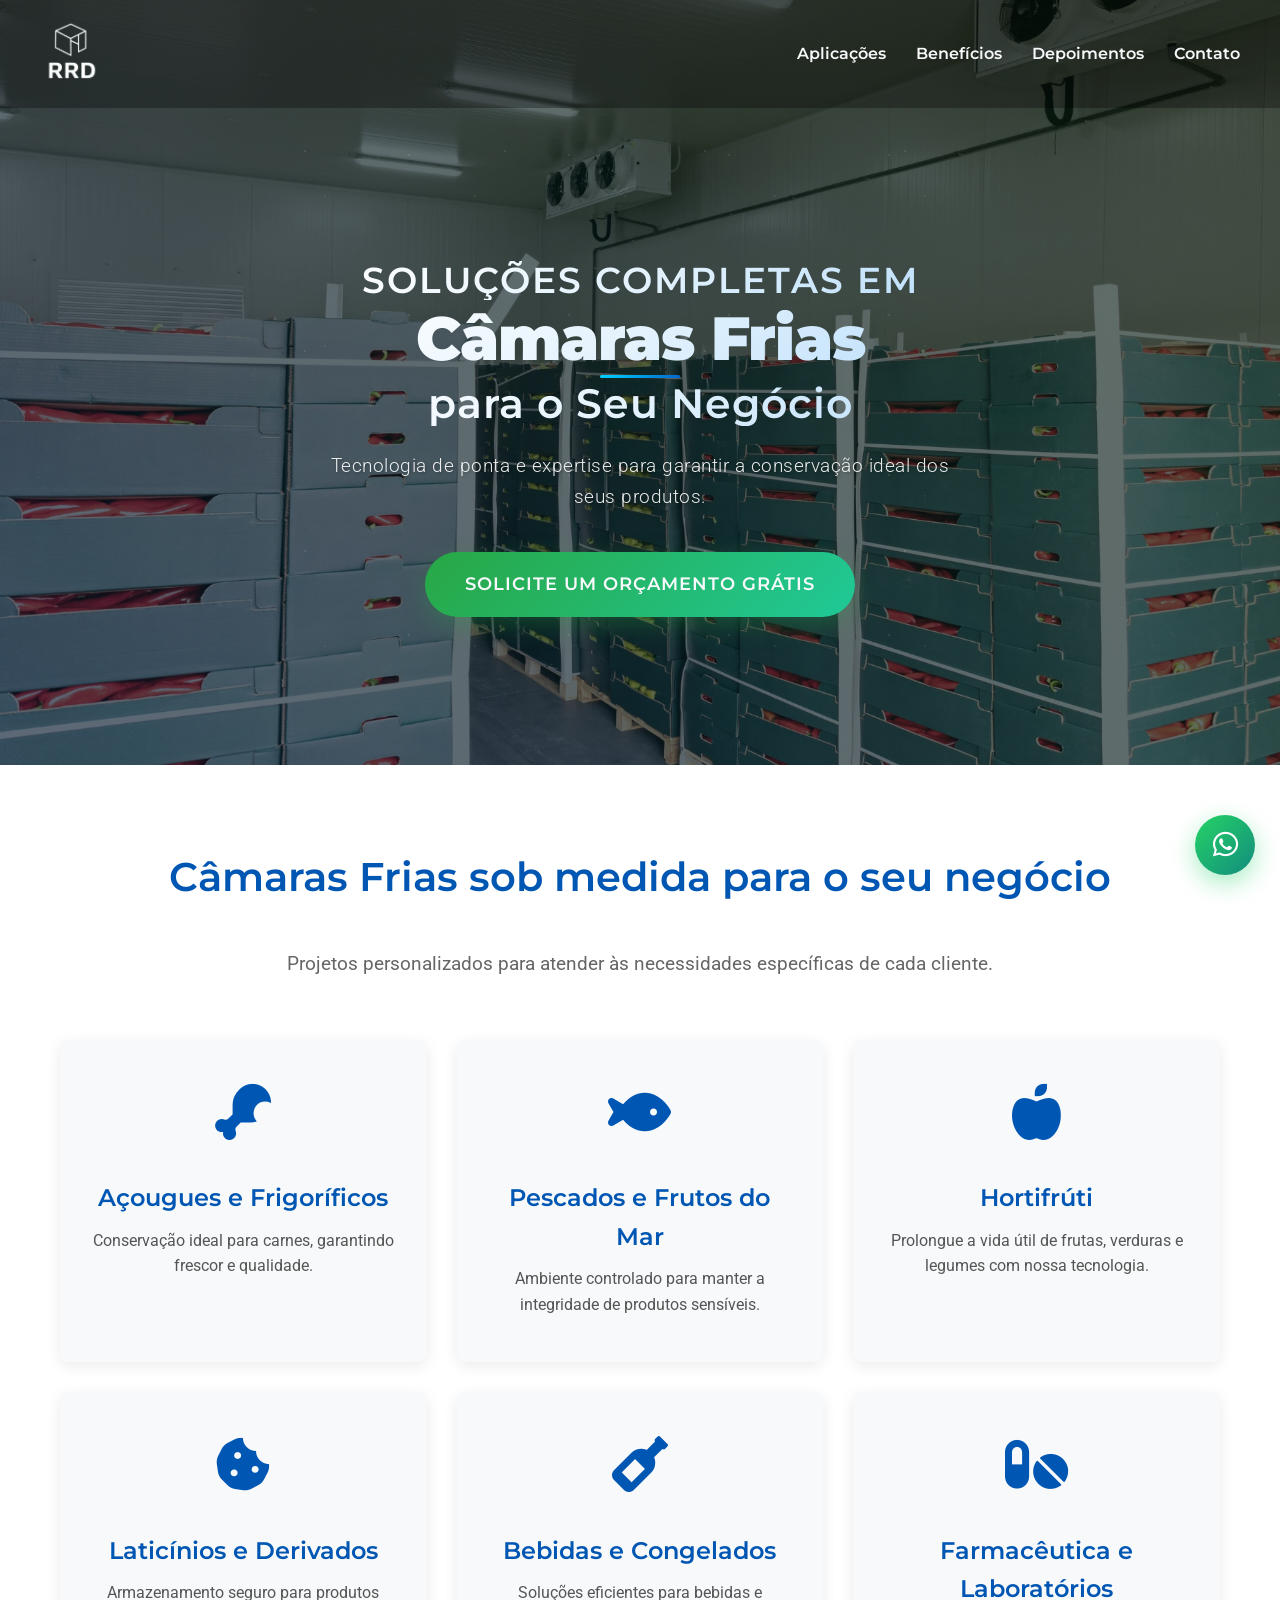
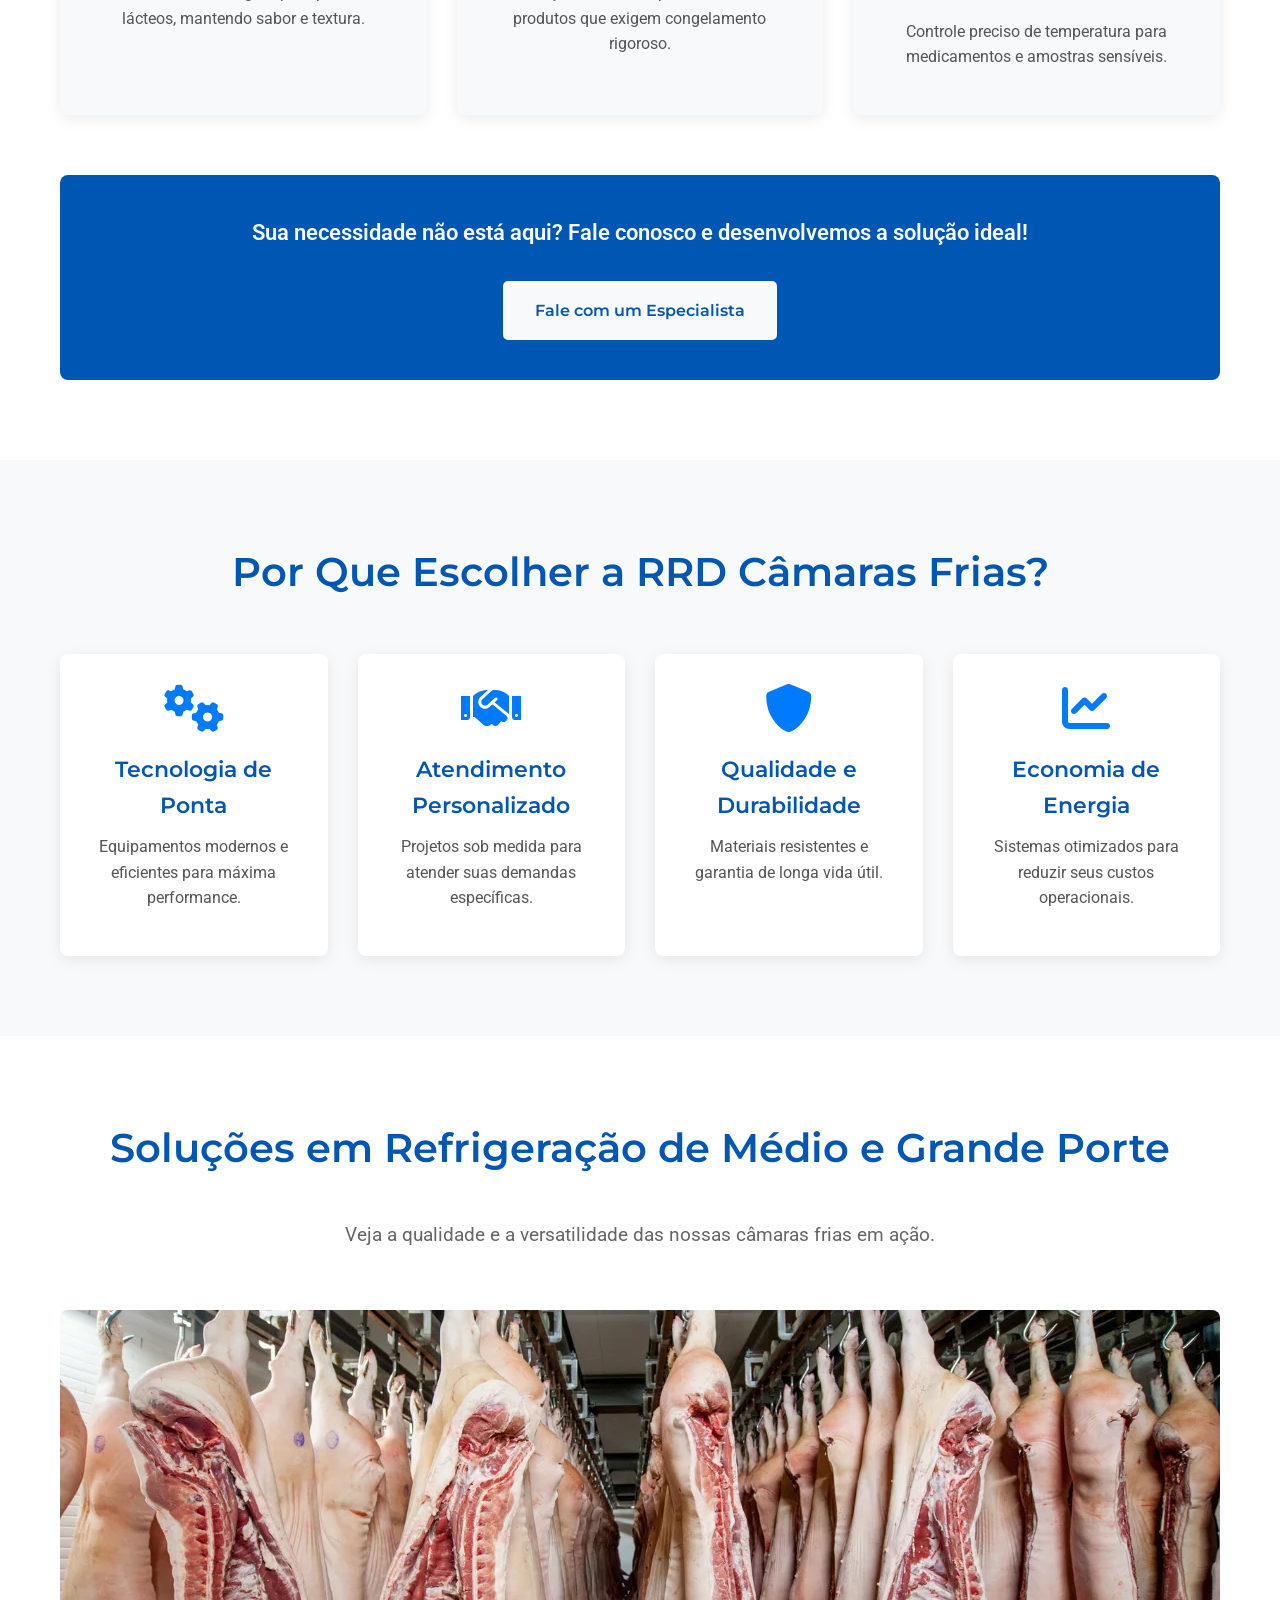
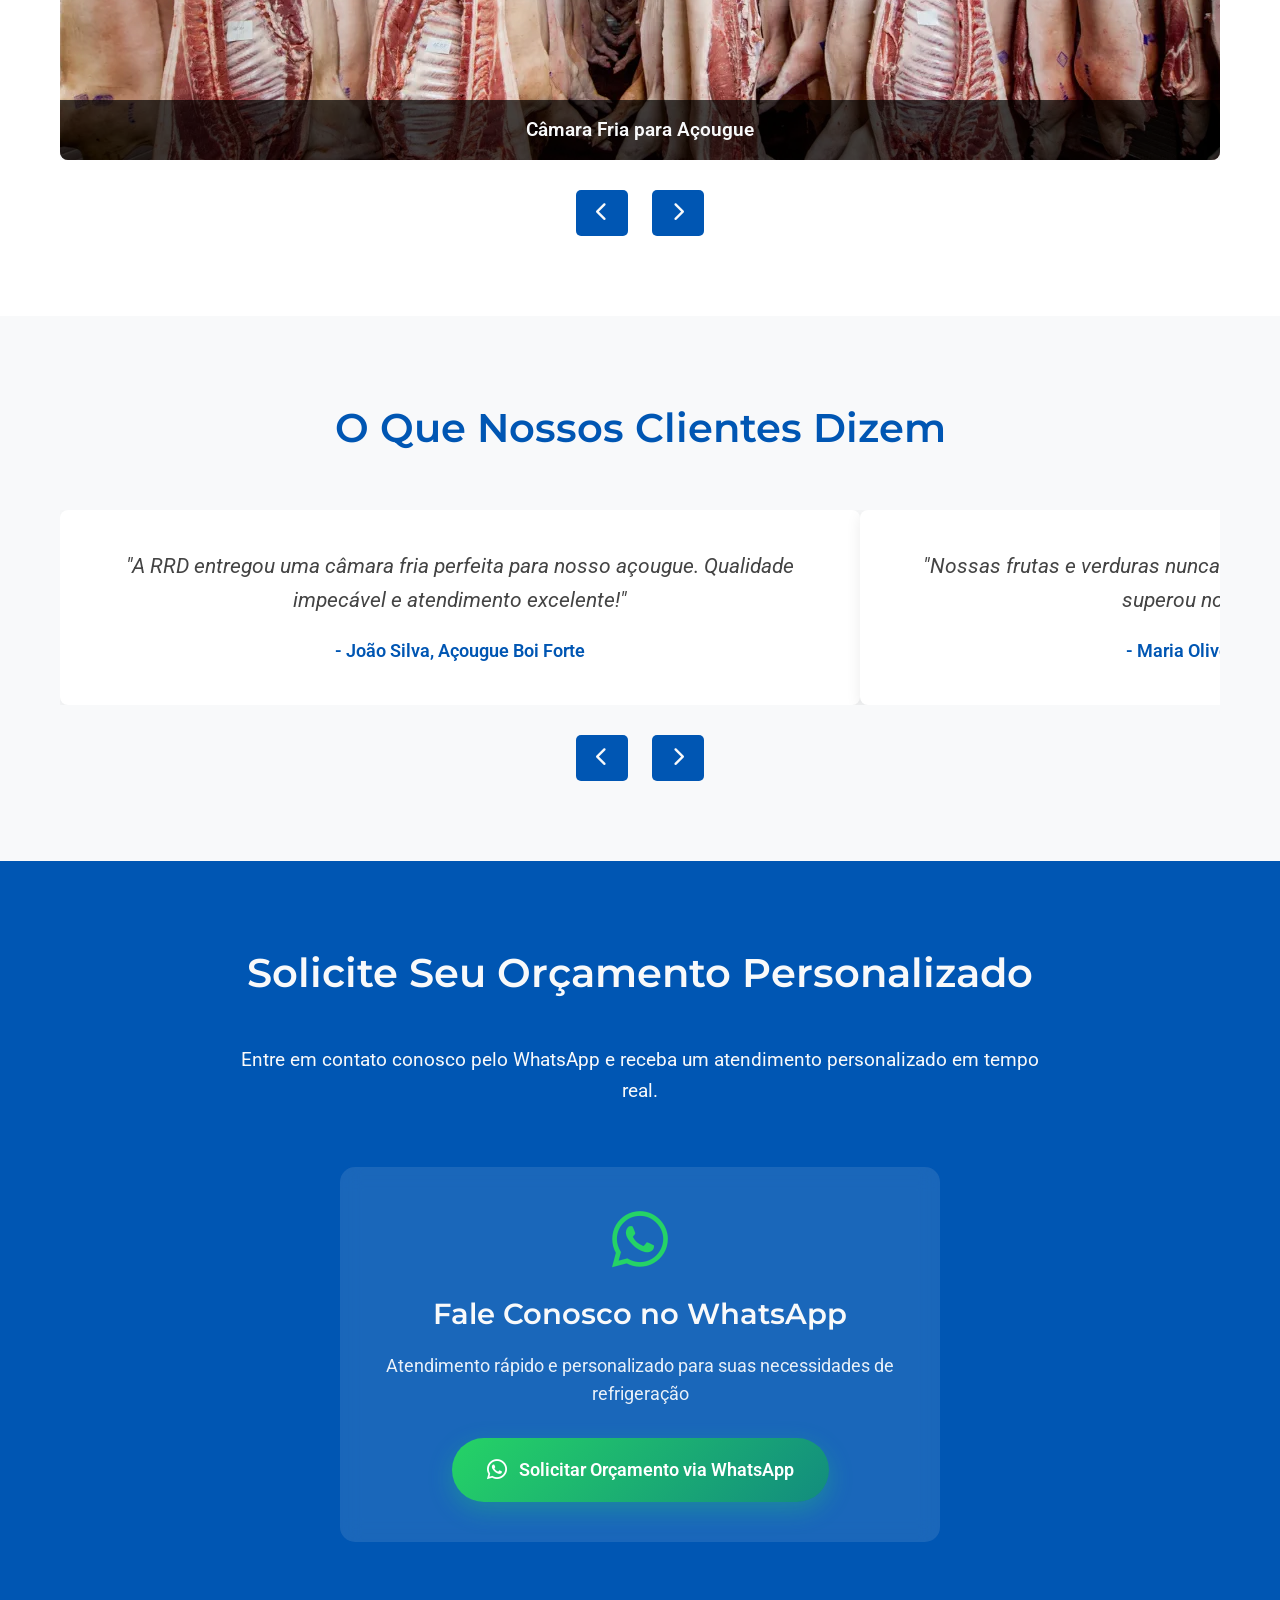
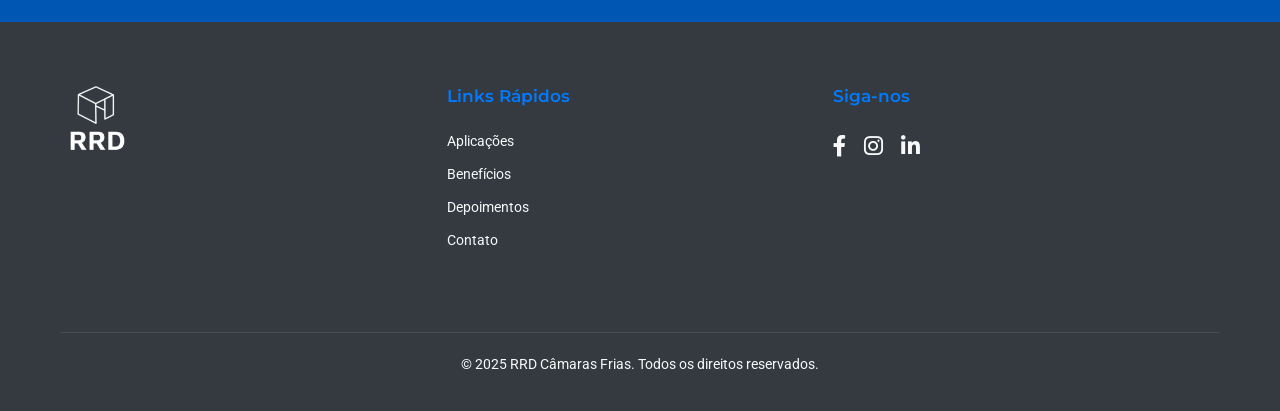
==== index.html @ 1de73297 "Update print statement from 'Hello' to 'Goodbye'" ====
<!DOCTYPE html>
<html lang="pt-BR">
<head>
    <!-- ========================================== -->
    <!-- GOOGLE TAG MANAGER - SUBSTITUA O ID AQUI -->
    <!-- ========================================== -->
    <script>(function(w,d,s,l,i){w[l]=w[l]||[];w[l].push({'gtm.start':
    new Date().getTime(),event:'gtm.js'});var f=d.getElementsByTagName(s)[0],
    j=d.createElement(s),dl=l!='dataLayer'?'&l='+l:'';j.async=true;j.src=
    'https://www.googletagmanager.com/gtm.js?id='+i+dl;f.parentNode.insertBefore(j,f);
    })(window,document,'script','dataLayer','GTM-5FKGXKF8');</script>
    <!-- ========================================== -->
    
    <meta charset="UTF-8">
    <meta name="viewport" content="width=device-width, initial-scale=1.0">
    <title>RRD Câmaras Frias - Soluções Completas em Refrigeração</title>
    
    <!-- CSS Otimizado para Performance -->
    <link rel="preload" href="style.css" as="style" onload="this.onload=null;this.rel='stylesheet'">
    <noscript><link rel="stylesheet" href="style.css"></noscript>
    
    <!-- Fonts Preconnect para Performance -->
    <link rel="preconnect" href="https://fonts.googleapis.com">
    <link rel="preconnect" href="https://fonts.gstatic.com" crossorigin>
    <link href="https://fonts.googleapis.com/css2?family=Montserrat:wght@400;600;700&family=Roboto:wght@300;400&display=swap" rel="stylesheet">
    <link rel="stylesheet" href="https://cdnjs.cloudflare.com/ajax/libs/font-awesome/6.0.0-beta3/css/all.min.css">
</head>
<body>
    <!-- ========================================== -->
    <!-- GOOGLE TAG MANAGER NOSCRIPT - SUBSTITUA O ID AQUI -->
    <!-- ========================================== -->
    <noscript><iframe src="https://www.googletagmanager.com/ns.html?id=GTM-5FKGXKF8"
    height="0" width="0" style="display:none;visibility:hidden"></iframe></noscript>
    <!-- ========================================== -->

    <header class="hero">
        <div class="container">
            <nav class="navbar">
                <div class="logo">
                    <img src="logo.png" alt="RRD Câmaras Frias Logo"> <!-- Substitua pela logo real -->
                </div>
                <ul class="nav-links">
                    <li><a href="#aplicacoes">Aplicações</a></li>
                    <li><a href="#beneficios">Benefícios</a></li>
                    <li><a href="#depoimentos">Depoimentos</a></li>
                    <li><a href="#contato">Contato</a></li>
                </ul>
                <div class="hamburger">
                    <span class="bar"></span>
                    <span class="bar"></span>
                    <span class="bar"></span>
                </div>
            </nav>
            <div class="hero-content">
    <h1 class="modern-title">
        <span class="title-line-1">Soluções Completas em</span>
        <span class="title-line-2">Câmaras Frias</span>
        <span class="title-line-3">para o Seu Negócio</span>
    </h1>
    <p class="hero-subtitle">Tecnologia de ponta e expertise para garantir a conservação ideal dos seus produtos.</p>
    <a href="form.html" 
       class="btn-primary modern-btn"
       onclick="
           gtag('event', 'click', {'event_category': 'CTA', 'event_label': 'Hero Button'});
           dataLayer.push({'event': 'cta_click_hero'});
       ">Solicite um Orçamento Grátis</a>
</div>
        </div>
    </header>

    <main>
        <section id="aplicacoes" class="section-aplicacoes">
            <div class="container">
                <h2>Câmaras Frias sob medida para o seu negócio</h2>
                <p class="section-subtitle">Projetos personalizados para atender às necessidades específicas de cada cliente.</p>
                <div class="aplicacoes-grid">
                    <div class="aplicacao-item">
                        <div class="aplicacao-icon"><i class="fas fa-drumstick-bite"></i></div>
                        <h3>Açougues e Frigoríficos</h3>
                        <p>Conservação ideal para carnes, garantindo frescor e qualidade.</p>
                    </div>
                    <div class="aplicacao-item">
                        <div class="aplicacao-icon"><i class="fas fa-fish"></i></div>
                        <h3>Pescados e Frutos do Mar</h3>
                        <p>Ambiente controlado para manter a integridade de produtos sensíveis.</p>
                    </div>
                    <div class="aplicacao-item">
                        <div class="aplicacao-icon"><i class="fas fa-apple-alt"></i></div>
                        <h3>Hortifrúti</h3>
                        <p>Prolongue a vida útil de frutas, verduras e legumes com nossa tecnologia.</p>
                    </div>
                    <div class="aplicacao-item">
                        <div class="aplicacao-icon"><i class="fas fa-cookie-bite"></i></div>
                        <h3>Laticínios e Derivados</h3>
                        <p>Armazenamento seguro para produtos lácteos, mantendo sabor e textura.</p>
                    </div>
                    <div class="aplicacao-item">
                        <div class="aplicacao-icon"><i class="fas fa-wine-bottle"></i></div>
                        <h3>Bebidas e Congelados</h3>
                        <p>Soluções eficientes para bebidas e produtos que exigem congelamento rigoroso.</p>
                    </div>
                    <div class="aplicacao-item">
                        <div class="aplicacao-icon"><i class="fas fa-pills"></i></div>
                        <h3>Farmacêutica e Laboratórios</h3>
                        <p>Controle preciso de temperatura para medicamentos e amostras sensíveis.</p>
                    </div>
                </div>
                <div class="cta-aplicacoes">
                    <p>Sua necessidade não está aqui? Fale conosco e desenvolvemos a solução ideal!</p>
                    <a href="form.html" 
                       class="btn-secondary"
                       onclick="
                           gtag('event', 'click', {'event_category': 'CTA', 'event_label': 'Specialist Button'});
                           dataLayer.push({'event': 'cta_click_specialist'});
                       ">Fale com um Especialista</a>
                </div>
            </div>
        </section>

        <section id="beneficios" class="section-beneficios">
            <div class="container">
                <h2>Por Que Escolher a RRD Câmaras Frias?</h2>
                <div class="beneficios-grid">
                    <div class="beneficio-item">
                        <i class="fas fa-cogs"></i>
                        <h3>Tecnologia de Ponta</h3>
                        <p>Equipamentos modernos e eficientes para máxima performance.</p>
                    </div>
                    <div class="beneficio-item">
                        <i class="fas fa-handshake"></i>
                        <h3>Atendimento Personalizado</h3>
                        <p>Projetos sob medida para atender suas demandas específicas.</p>
                    </div>
                    <div class="beneficio-item">
                        <i class="fas fa-shield-alt"></i>
                        <h3>Qualidade e Durabilidade</h3>
                        <p>Materiais resistentes e garantia de longa vida útil.</p>
                    </div>
                    <div class="beneficio-item">
                        <i class="fas fa-chart-line"></i>
                        <h3>Economia de Energia</h3>
                        <p>Sistemas otimizados para reduzir seus custos operacionais.</p>
                    </div>
                </div>
            </div>
        </section>

        <section id="galeria" class="section-galeria">
            <div class="container">
                <h2>Soluções em Refrigeração de Médio e Grande Porte</h2>
                <p class="section-subtitle">Veja a qualidade e a versatilidade das nossas câmaras frias em ação.</p>
                <div class="galeria-carousel">
                    <div class="carousel-item">
                        <img src="spyeolnlgzfi8pxvhbog.webp" alt="Câmara Fria para Açougue">
                        <div class="carousel-caption">Câmara Fria para Açougue</div>
                    </div>
                    <div class="carousel-item">
                        <img src="flxuazh8oxj13x0s4kgp.webp" alt="Câmara Fria para Hortifrúti">
                        <div class="carousel-caption">Câmara Fria para Hortifrúti</div>
                    </div>
                    <div class="carousel-item">
                        <img src="kd3nulvxsth09toejbka.webp" alt="Centros de Dstribuição">
                        <div class="carousel-caption">Câmara Fria Industrial</div>
                    </div>
                    <div class="carousel-item">
                        <img src="bqxtytl0qpsffkgzlfii.webp" alt="Câmara Fria para Laticínios">
                        <div class="carousel-caption">Câmara Fria para Laticínios</div>
                    </div>
                    <div class="carousel-item">
                        <img src="lnvfztk4utfrqobztncr.webp" alt="Câmara Fria para Laboratórios">
                        <div class="carousel-caption">Câmara Fria para Laboratórios</div>
                    </div>
                    <div class="carousel-item">
                        <img src="wufziwgvg3nk7d5b9mvd.webp" alt="Câmara Fria para Bebidas">
                        <div class="carousel-caption">Câmara Fria para Bebidas</div>
                    </div>
                    <!-- Adicione mais itens conforme necessário -->
                </div>
                <div class="carousel-nav">
                    <button class="prev"><i class="fas fa-chevron-left"></i></button>
                    <button class="next"><i class="fas fa-chevron-right"></i></button>
                </div>
            </div>
        </section>

        <section id="depoimentos" class="section-depoimentos">
            <div class="container">
                <h2>O Que Nossos Clientes Dizem</h2>
                <div class="depoimentos-carousel">
                    <div class="depoimento-item">
                        <p>"A RRD entregou uma câmara fria perfeita para nosso açougue. Qualidade impecável e atendimento excelente!"</p>
                        <span>- João Silva, Açougue Boi Forte</span>
                    </div>
                    <div class="depoimento-item">
                        <p>"Nossas frutas e verduras nunca estiveram tão frescas. A solução da RRD superou nossas expectativas."</p>
                        <span>- Maria Oliveira, Hortifrúti Frescor</span>
                    </div>
                    <div class="depoimento-item">
                        <p>"Investimento que valeu a pena! Nossa produtividade aumentou e reduzimos as perdas significativamente."</p>
                        <span>- Carlos Santos, Frigorífico Santos</span>
                    </div>
                    <div class="depoimento-item">
                        <p>"Excelente controle de temperatura para nossos produtos farmacêuticos. Confiança total na RRD!"</p>
                        <span>- Dra. Ana Costa, Laboratório Vida</span>
                    </div>
                    <!-- Adicione mais depoimentos -->
                </div>
                <div class="carousel-nav-depoimentos">
                    <button class="prev-depo"><i class="fas fa-chevron-left"></i></button>
                    <button class="next-depo"><i class="fas fa-chevron-right"></i></button>
                </div>
            </div>
        </section>

        <section id="contato" class="section-contato">
            <div class="container">
                <h2>Solicite Seu Orçamento Personalizado</h2>
                <p class="section-subtitle">Entre em contato conosco pelo WhatsApp e receba um atendimento personalizado em tempo real.</p>
                <div class="whatsapp-contact">
                    <div class="whatsapp-info">
                        <i class="fab fa-whatsapp"></i>
                        <h3>Fale Conosco no WhatsApp</h3>
                        <p>Atendimento rápido e personalizado para suas necessidades de refrigeração</p>
                    </div>
                    <a href="form.html" 
                       class="btn-whatsapp"
                       onclick="
                           gtag('event', 'conversion', {'send_to': 'AW-XXXXXXXXX/XXXXX'});
                           fbq('track', 'Lead');
                           dataLayer.push({'event': 'whatsapp_click_main'});
                       ">
                        <i class="fab fa-whatsapp"></i>
                        Solicitar Orçamento via WhatsApp
                    </a>
                </div>
            </div>
        </section>
    </main>

    <footer>
        <div class="container">
            <div class="footer-content">
                <div class="footer-logo">
                    <img src="logo.png" alt="RRD Câmaras Frias Logo"> <!-- Versão branca da logo -->
                </div>
                <div class="footer-links">
                    <h3>Links Rápidos</h3>
                    <ul>
                        <li><a href="#aplicacoes">Aplicações</a></li>
                        <li><a href="#beneficios">Benefícios</a></li>
                        <li><a href="#depoimentos">Depoimentos</a></li>
                        <li><a href="#contato">Contato</a></li>
                    </ul>
                </div>
                <div class="footer-social">
                    <h3>Siga-nos</h3>
                    <a href="#" target="_blank"><i class="fab fa-facebook-f"></i></a>
                    <a href="#" target="_blank"><i class="fab fa-instagram"></i></a>
                    <a href="#" target="_blank"><i class="fab fa-linkedin-in"></i></a>
                </div>
            </div>
            <div class="footer-bottom">
                <p>&copy; 2025 RRD Câmaras Frias. Todos os direitos reservados.</p>
            </div>
        </div>
    </footer>

    <!-- Botão Flutuante do WhatsApp -->
    <div class="whatsapp-float">
        <a id="whatsapp-float-btn" 
           href="javascript:void(0)"
           target="_blank" 
           class="whatsapp-float-btn"
           onclick="
               gtag('event', 'conversion', {'send_to': 'AW-XXXXXXXXX/XXXXX'});
               fbq('track', 'Lead');
               dataLayer.push({'event': 'whatsapp_click_float'});
           ">
            <i class="fab fa-whatsapp"></i>
        </a>
    </div>

    <!-- ========================================== -->
    <!-- FACEBOOK PIXEL - SUBSTITUA O ID AQUI -->
    <!-- ========================================== -->
    <script>
        !function(f,b,e,v,n,t,s)
        {if(f.fbq)return;n=f.fbq=function(){n.callMethod?
        n.callMethod.apply(n,arguments):n.queue.push(arguments)};
        if(!f._fbq)f._fbq=n;n.push=n;n.loaded=!0;n.version='2.0';
        n.queue=[];t=b.createElement(e);t.async=!0;
        t.src=v;s=b.getElementsByTagName(e)[0];
        s.parentNode.insertBefore(t,s)}(window, document,'script',
        'https://connect.facebook.net/en_US/fbevents.js');
        
        fbq('init', 'FACEBOOK_PIXEL_ID'); // SUBSTITUA AQUI
        fbq('track', 'PageView');
    </script>
    <noscript><img height="1" width="1" style="display:none"
        src="https://www.facebook.com/tr?id=FACEBOOK_PIXEL_ID&ev=PageView&noscript=1"
    /></noscript>
    <!-- ========================================== -->
    
    <!-- ========================================== -->
    <!-- GOOGLE ANALYTICS 4 - SUBSTITUA O ID AQUI -->
    <!-- ========================================== -->
    <script async src="https://www.googletagmanager.com/gtag/js?id=G-S6CED5Q2X1"></script>
    <script>
        window.dataLayer = window.dataLayer || [];
        function gtag(){dataLayer.push(arguments);}
        gtag('js', new Date());
        gtag('config', 'G-S6CED5Q2X1'); // SUBSTITUA AQUI
    </script>
    <!-- ========================================== -->
    
    <!-- ========================================== -->
    <!-- SCRIPT DE UTMs E EVENTOS PERSONALIZADOS -->
    <!-- ========================================== -->
    <script>
        // Captura UTMs da URL
        function getURLParameter(name) {
            return decodeURIComponent((new RegExp('[?|&]' + name + '=' + '([^&;]+?)(&|#|;|$)').exec(location.search) || [null, ''])[1].replace(/\+/g, '%20')) || null;
        }
        
        // Armazena UTMs no sessionStorage
        const utmSource = getURLParameter('utm_source');
        const utmMedium = getURLParameter('utm_medium');
        const utmCampaign = getURLParameter('utm_campaign');
        const utmContent = getURLParameter('utm_content');
        const utmTerm = getURLParameter('utm_term');
        
        if (utmSource) sessionStorage.setItem('utm_source', utmSource);
        if (utmMedium) sessionStorage.setItem('utm_medium', utmMedium);
        if (utmCampaign) sessionStorage.setItem('utm_campaign', utmCampaign);
        if (utmContent) sessionStorage.setItem('utm_content', utmContent);
        if (utmTerm) sessionStorage.setItem('utm_term', utmTerm);
        
        // Função para tracking de scroll
        let scrollTracked = false;
        window.addEventListener('scroll', function() {
            if (!scrollTracked && window.pageYOffset > window.innerHeight * 0.5) {
                gtag('event', 'scroll', {
                    'event_category': 'engagement',
                    'event_label': '50% page scroll'
                });
                dataLayer.push({'event': 'scroll_50_percent'});
                scrollTracked = true;
            }
        });
        
        // Tracking de tempo na página
        setTimeout(function() {
            gtag('event', 'timing', {
                'event_category': 'engagement',
                'event_label': '30 seconds on page'
            });
            dataLayer.push({'event': 'time_on_page_30s'});
        }, 30000);

        // ========================================== 
        // SCRIPT PARA INJETAR UTMs NO WHATSAPP
        // ========================================== 
        function getUTMParameters() {
            const params = new URLSearchParams(window.location.search);
            return {
                utm_source: params.get('utm_source') || '',
                utm_medium: params.get('utm_medium') || '',
                utm_campaign: params.get('utm_campaign') || '',
                utm_content: params.get('utm_content') || '',
                utm_term: params.get('utm_term') || ''
            };
        }

        function buildWhatsAppURL() {
            const phoneNumber = '5554992619111'; // Número sem máscara
            const baseMessage = 'Olá! Gostaria de mais informações sobre câmaras frias.';
            const utms = getUTMParameters();
            
            // Construir mensagem com UTMs
            let message = baseMessage;
            if (utms.utm_source || utms.utm_medium || utms.utm_campaign) {
                message += '\n\nOrigem da campanha:';
                if (utms.utm_source) message += `\nFonte: ${utms.utm_source}`;
                if (utms.utm_medium) message += `\nMeio: ${utms.utm_medium}`;
                if (utms.utm_campaign) message += `\nCampanha: ${utms.utm_campaign}`;
                if (utms.utm_content) message += `\nConteúdo: ${utms.utm_content}`;
                if (utms.utm_term) message += `\nTermo: ${utms.utm_term}`;
            }
            
            return `https://wa.me/${phoneNumber}?text=${encodeURIComponent(message)}`;
        }

        // Aplicar URL dinâmica aos botões WhatsApp
        function initWhatsAppButtons() {
            const whatsappButtons = document.querySelectorAll('[id*="whatsapp"]');
            const whatsappUrl = buildWhatsAppURL();
            
            whatsappButtons.forEach(btn => {
                btn.href = whatsappUrl;
            });
        }

        // Executar quando o DOM estiver pronto
        if (document.readyState === 'loading') {
            document.addEventListener('DOMContentLoaded', initWhatsAppButtons);
        } else {
            initWhatsAppButtons();
        }
    </script>
    <!-- ========================================== -->
    
    <script src="comportamento.js"></script>
</body>
</html>
---- style.css ----
/* Variáveis de Cores e Fontes */
:root {
    --primary-color: #0056b3; /* Azul forte, similar ao do site */
    --secondary-color: #007bff; /* Azul mais claro para destaque */
    --accent-color: #28a745; /* Verde para CTAs de sucesso */
    --text-dark: #333;
    --text-light: #f8f9fa;
    --bg-light: #f8f9fa;
    --bg-dark: #343a40;

    --font-heading: 'Montserrat', sans-serif;
    --font-body: 'Roboto', sans-serif;
}

/* Reset Básico */
* {
    margin: 0;
    padding: 0;
    box-sizing: border-box;
}

html {
    scroll-behavior: smooth;
}

body {
    font-family: var(--font-body);
    line-height: 1.6;
    color: var(--text-dark);
    background-color: #fff;
}

.container {
    max-width: 1200px;
    margin: 0 auto;
    padding: 0 20px; /* Padding lateral para o conteúdo geral */
}

/* Tipografia Geral (menos específica para o hero) */
h1, h2, h3 {
    font-family: var(--font-heading);
    color: var(--primary-color);
    margin-bottom: 15px;
}

h2 {
    font-size: 2.5em;
    font-weight: 600;
    text-align: center;
    margin-bottom: 40px;
}

h3 {
    font-size: 1.8em;
    font-weight: 600;
}

p {
    margin-bottom: 15px;
}

.section-subtitle {
    text-align: center;
    font-size: 1.2em;
    color: #666;
    margin-bottom: 60px;
    max-width: 800px;
    margin-left: auto;
    margin-right: auto;
}

/* Botões */
.btn-primary, .btn-secondary {
    display: inline-block;
    padding: 15px 30px;
    border-radius: 5px;
    text-decoration: none;
    font-weight: 600;
    transition: background-color 0.3s ease, transform 0.3s ease;
    font-family: var(--font-heading);
    text-align: center;
}

.btn-primary {
    background-color: var(--accent-color);
    color: var(--text-light);
    border: 2px solid var(--accent-color);
}

.btn-primary:hover {
    background-color: #218838;
    transform: translateY(-3px);
}

/* Botão Moderno */
.modern-btn {
    position: relative;
    overflow: hidden;
    background: linear-gradient(135deg, #28a745 0%, #20c997 100%);
    border: none;
    border-radius: 50px;
    padding: 18px 40px;
    font-size: 1.1em;
    font-weight: 600;
    text-transform: uppercase;
    letter-spacing: 1px;
    box-shadow: 0 8px 25px rgba(40, 167, 69, 0.3);
    opacity: 0;
    transform: translateY(20px);
    animation: fadeInUp 0.8s ease-out 1s forwards;
    transition: all 0.3s ease;
}

.modern-btn::before {
    content: '';
    position: absolute;
    top: 0;
    left: -100%;
    width: 100%;
    height: 100%;
    background: linear-gradient(90deg, transparent, rgba(255, 255, 255, 0.2), transparent);
    transition: left 0.5s;
}

.modern-btn:hover::before {
    left: 100%;
}

.modern-btn:hover {
    transform: translateY(-5px);
    box-shadow: 0 15px 35px rgba(40, 167, 69, 0.4);
    background: linear-gradient(135deg, #20c997 0%, #17a2b8 100%);
}

.btn-secondary {
    background-color: transparent;
    color: var(--primary-color);
    border: 2px solid var(--primary-color);
}

.btn-secondary:hover {
    background-color: var(--primary-color);
    color: var(--text-light);
    transform: translateY(-3px);
}

/* Header - Hero Section */
.hero {
    background: linear-gradient(rgba(0, 0, 0, 0.6), rgba(0, 0, 0, 0.6)), url('camara-fria-hero.webp') no-repeat center center/cover;
    color: var(--text-light);
    /* Removido padding-top/bottom para deixar o align-items: center fazer o trabalho */
    min-height: 85vh; /* Altura aumentada para maior impacto visual */
    display: flex;
    align-items: center; /* Centraliza verticalmente o conteúdo */
    justify-content: center; /* Centraliza horizontalmente o conteúdo */
    position: relative;
    text-align: center; /* Garante que o texto dentro do hero-content seja centralizado */
}

.navbar {
    display: flex;
    justify-content: space-between;
    align-items: center;
    padding: 20px 40px; /* Ajuste: Padding lateral para o navbar */
    position: absolute; /* Permite que o navbar flutue sobre o hero */
    top: 0;
    left: 0;
    width: 100%;
    z-index: 1000;
    background-color: rgba(0, 0, 0, 0.3); /* Fundo semi-transparente para o navbar */
}

.navbar .container {
    display: flex;
    justify-content: space-between;
    align-items: center;
    width: 100%;
    max-width: 1200px;
    margin: 0 auto;
}

.logo img {
    height: 60px;
}

.nav-links {
    list-style: none;
    display: flex;
}

.nav-links li {
    margin-left: 30px;
}

.nav-links a {
    color: var(--text-light);
    text-decoration: none;
    font-weight: 600;
    font-family: var(--font-heading);
    transition: color 0.3s ease;
}

.nav-links a:hover {
    color: var(--secondary-color);
}

.hero-content {
    max-width: 900px; /* Limita a largura do conteúdo */
    margin: 0 auto; /* Centraliza o bloco de conteúdo */
    padding-top: 120px; /* Espaçamento aumentado para evitar sobreposição do navbar */
    position: relative; /* Para garantir que o z-index funcione se houver outros elementos */
    z-index: 1; /* Garante que o conteúdo do hero esteja acima do overlay */
}

/* Título Moderno e Dinâmico */
.modern-title {
    font-size: 3.2em;
    font-weight: 800;
    margin-bottom: 25px;
    line-height: 1.1;
    letter-spacing: -1px;
    text-align: center;
    position: relative;
    overflow: hidden;
}

.modern-title span {
    display: block;
    background: linear-gradient(135deg, #ffffff 0%, #e3f2fd 50%, #bbdefb 100%);
    -webkit-background-clip: text;
    -webkit-text-fill-color: transparent;
    background-clip: text;
    text-shadow: none;
    position: relative;
    opacity: 0;
    transform: translateY(30px);
    animation: slideInUp 0.8s ease-out forwards;
}

.title-line-1 {
    font-size: 0.7em;
    font-weight: 600;
    letter-spacing: 2px;
    text-transform: uppercase;
    margin-bottom: 5px;
    animation-delay: 0.2s;
}

.title-line-2 {
    font-size: 1.2em;
    font-weight: 900;
    background: linear-gradient(135deg, #00d4ff 0%, #0099cc 50%, #0066cc 100%);
    -webkit-background-clip: text;
    -webkit-text-fill-color: transparent;
    background-clip: text;
    margin-bottom: 8px;
    position: relative;
    animation-delay: 0.4s;
}

.title-line-2::after {
    content: '';
    position: absolute;
    bottom: -5px;
    left: 50%;
    transform: translateX(-50%);
    width: 80px;
    height: 3px;
    background: linear-gradient(135deg, #00d4ff, #0066cc);
    border-radius: 2px;
    animation: expandWidth 1s ease-out 0.8s forwards;
    transform-origin: center;
    scale: 0;
}

.title-line-3 {
    font-size: 0.8em;
    font-weight: 600;
    letter-spacing: 1px;
    animation-delay: 0.6s;
}

/* Animações */
@keyframes slideInUp {
    to {
        opacity: 1;
        transform: translateY(0);
    }
}

@keyframes expandWidth {
    to {
        scale: 1;
    }
}

/* Efeito de hover no título */
.modern-title:hover .title-line-2 {
    background: linear-gradient(135deg, #ff6b6b 0%, #ee5a24 50%, #d63031 100%);
    -webkit-background-clip: text;
    -webkit-text-fill-color: transparent;
    background-clip: text;
    transition: all 0.3s ease;
}

.modern-title:hover .title-line-2::after {
    background: linear-gradient(135deg, #ff6b6b, #d63031);
    transition: all 0.3s ease;
}

/* Subtítulo Moderno */
.hero-subtitle {
    font-size: 1.2em;
    margin-bottom: 40px;
    max-width: 650px;
    margin-left: auto;
    margin-right: auto;
    letter-spacing: 0.5px;
    color: rgba(255, 255, 255, 0.9);
    font-weight: 300;
    line-height: 1.6;
    text-shadow: 1px 1px 3px rgba(0, 0, 0, 0.3);
    opacity: 0;
    transform: translateY(20px);
    animation: fadeInUp 0.8s ease-out 0.8s forwards;
}

@keyframes fadeInUp {
    to {
        opacity: 1;
        transform: translateY(0);
    }
}

/* Hamburger Menu (Mobile) */
.hamburger {
    display: none;
    cursor: pointer;
}

.hamburger .bar {
    display: block;
    width: 25px;
    height: 3px;
    margin: 5px auto;
    -webkit-transition: all 0.3s ease-in-out;
    transition: all 0.3s ease-in-out;
    background-color: var(--text-light);
}

/* Seções Gerais */
section {
    padding: 80px 0;
}

section:nth-of-type(even) {
    background-color: var(--bg-light);
}

/* Seção Aplicações */
.section-aplicacoes {
    background-color: #fff;
}

.aplicacoes-grid {
    display: grid;
    grid-template-columns: repeat(auto-fit, minmax(280px, 1fr));
    gap: 30px;
    margin-top: 50px;
}

.aplicacao-item {
    background-color: var(--bg-light);
    padding: 30px;
    border-radius: 8px;
    text-align: center;
    box-shadow: 0 4px 15px rgba(0, 0, 0, 0.08);
    transition: transform 0.3s ease, box-shadow 0.3s ease;
}

.aplicacao-item:hover {
    transform: translateY(-10px);
    box-shadow: 0 8px 25px rgba(0, 0, 0, 0.15);
}

.aplicacao-icon {
    font-size: 3.5em;
    color: var(--primary-color);
    margin-bottom: 20px;
}

.aplicacao-item h3 {
    font-size: 1.5em;
    margin-bottom: 10px;
    color: var(--primary-color);
}

.aplicacao-item p {
    font-size: 1em;
    color: #555;
}

.cta-aplicacoes {
    text-align: center;
    margin-top: 60px;
    padding: 40px;
    background-color: var(--primary-color);
    color: var(--text-light);
    border-radius: 8px;
}

.cta-aplicacoes p {
    font-size: 1.4em;
    margin-bottom: 30px;
    font-weight: 600;
}

/* Botão específico para CTA aplicações */
.cta-aplicacoes .btn-secondary {
    background-color: var(--text-light);
    color: var(--primary-color);
    border: 2px solid var(--text-light);
    font-weight: 600;
}

.cta-aplicacoes .btn-secondary:hover {
    background-color: var(--accent-color);
    color: var(--text-light);
    border: 2px solid var(--accent-color);
    transform: translateY(-3px);
}

/* Seção Benefícios */
.section-beneficios {
    background-color: var(--bg-light);
}

.beneficios-grid {
    display: grid;
    grid-template-columns: repeat(auto-fit, minmax(250px, 1fr));
    gap: 30px;
    margin-top: 50px;
}

.beneficio-item {
    text-align: center;
    padding: 30px;
    background-color: #fff;
    border-radius: 8px;
    box-shadow: 0 4px 15px rgba(0, 0, 0, 0.08);
    transition: transform 0.3s ease;
}

.beneficio-item:hover {
    transform: translateY(-5px);
}

.beneficio-item i {
    font-size: 3em;
    color: var(--secondary-color);
    margin-bottom: 20px;
}

.beneficio-item h3 {
    font-size: 1.4em;
    color: var(--primary-color);
    margin-bottom: 10px;
}

.beneficio-item p {
    color: #555;
}

/* Seção Galeria (Carrossel) */
.section-galeria {
    background-color: #fff;
    position: relative;
}

.galeria-carousel {
    display: flex;
    overflow-x: hidden; /* Esconde o scrollbar */
    scroll-snap-type: x mandatory;
    -webkit-overflow-scrolling: touch;
    margin-top: 50px;
    position: relative;
}

.carousel-item {
    flex: 0 0 100%; /* Cada item ocupa 100% da largura do contêiner */
    scroll-snap-align: start;
    position: relative;
    border-radius: 8px;
    overflow: hidden;
    box-shadow: 0 4px 15px rgba(0, 0, 0, 0.1);
}

.carousel-item img {
    width: 100%;
    height: 450px; /* Altura fixa para as imagens */
    object-fit: cover;
    display: block;
}

.carousel-caption {
    position: absolute;
    bottom: 0;
    left: 0;
    width: 100%;
    background-color: rgba(0, 0, 0, 0.7);
    color: var(--text-light);
    padding: 15px;
    font-size: 1.2em;
    font-weight: 600;
    text-align: center;
}

.carousel-nav {
    text-align: center;
    margin-top: 30px;
}

.carousel-nav button {
    background-color: var(--primary-color);
    color: var(--text-light);
    border: none;
    padding: 12px 20px;
    margin: 0 10px;
    border-radius: 5px;
    cursor: pointer;
    font-size: 1.2em;
    transition: background-color 0.3s ease;
}

.carousel-nav button:hover {
    background-color: var(--secondary-color);
}

/* Seção Depoimentos (Carrossel) */
.section-depoimentos {
    background-color: var(--bg-light);
}

.depoimentos-carousel {
    display: flex;
    overflow-x: hidden;
    scroll-snap-type: x mandatory;
    -webkit-overflow-scrolling: touch;
    margin-top: 50px;
    position: relative;
}

.depoimento-item {
    flex: 0 0 100%;
    scroll-snap-align: start;
    background-color: #fff;
    padding: 40px;
    border-radius: 8px;
    box-shadow: 0 4px 15px rgba(0, 0, 0, 0.08);
    text-align: center;
    max-width: 800px;
    margin: 0 auto;
}

.depoimento-item p {
    font-style: italic;
    font-size: 1.3em;
    margin-bottom: 20px;
    color: #444;
}

.depoimento-item span {
    font-weight: 600;
    color: var(--primary-color);
    font-size: 1.1em;
}

.carousel-nav .prev-depo, .carousel-nav .next-depo,
.carousel-nav-depoimentos {
    text-align: center;
    margin-top: 30px;
}

.carousel-nav-depoimentos button {
    background-color: var(--primary-color);
    color: var(--text-light);
    border: none;
    padding: 12px 20px;
    margin: 0 10px;
    border-radius: 5px;
    cursor: pointer;
    font-size: 1.2em;
    transition: background-color 0.3s ease;
}

.carousel-nav-depoimentos button:hover {
    background-color: var(--secondary-color);
}

/* Seção Contato */
.section-contato {
    background-color: var(--primary-color);
    color: var(--text-light);
    text-align: center;
}

.section-contato h2 {
    color: var(--text-light);
}

.section-contato .section-subtitle {
    color: var(--text-light);
}

.contact-form {
    max-width: 700px;
    margin: 50px auto 0 auto;
    background-color: #fff;
    padding: 40px;
    border-radius: 8px;
    box-shadow: 0 8px 25px rgba(0, 0, 0, 0.2);
    text-align: left;
}

.form-group {
    margin-bottom: 25px;
}

.form-group label {
    display: block;
    margin-bottom: 8px;
    font-weight: 600;
    color: var(--primary-color);
}

.form-group input[type="text"],
.form-group input[type="email"],
.form-group input[type="tel"],
.form-group textarea {
    width: 100%;
    padding: 12px;
    border: 1px solid #ddd;
    border-radius: 5px;
    font-size: 1em;
    font-family: var(--font-body);
}

.form-group textarea {
    resize: vertical;
}

/* Estilos do WhatsApp */
.whatsapp-contact {
    max-width: 600px;
    margin: 50px auto 0 auto;
    padding: 40px;
    background-color: rgba(255, 255, 255, 0.1);
    border-radius: 15px;
    backdrop-filter: blur(10px);
}

.whatsapp-info {
    margin-bottom: 30px;
}

.whatsapp-info i {
    font-size: 4em;
    color: #25D366;
    margin-bottom: 20px;
}

.whatsapp-info h3 {
    color: var(--text-light);
    font-size: 1.8em;
    margin-bottom: 15px;
}

.whatsapp-info p {
    color: rgba(255, 255, 255, 0.9);
    font-size: 1.1em;
}

.btn-whatsapp {
    display: inline-flex;
    align-items: center;
    gap: 12px;
    background: linear-gradient(135deg, #25D366 0%, #128C7E 100%);
    color: white;
    padding: 18px 35px;
    border-radius: 50px;
    text-decoration: none;
    font-weight: 600;
    font-size: 1.1em;
    transition: all 0.3s ease;
    box-shadow: 0 8px 25px rgba(37, 211, 102, 0.3);
}

.btn-whatsapp:hover {
    transform: translateY(-3px);
    box-shadow: 0 15px 35px rgba(37, 211, 102, 0.4);
    background: linear-gradient(135deg, #128C7E 0%, #075E54 100%);
    color: white;
    text-decoration: none;
}

.btn-whatsapp i {
    font-size: 1.3em;
}

/* Botão Flutuante do WhatsApp */
.whatsapp-float {
    position: fixed;
    bottom: 25px;
    right: 25px;
    z-index: 1000;
}

.whatsapp-float-btn {
    display: flex;
    align-items: center;
    justify-content: center;
    width: 60px;
    height: 60px;
    background: linear-gradient(135deg, #25D366 0%, #128C7E 100%);
    color: white;
    border-radius: 50%;
    text-decoration: none;
    box-shadow: 0 8px 25px rgba(37, 211, 102, 0.4);
    transition: all 0.3s ease;
    animation: whatsappPulse 2s infinite;
}

.whatsapp-float-btn:hover {
    transform: scale(1.1);
    box-shadow: 0 12px 35px rgba(37, 211, 102, 0.5);
    color: white;
    text-decoration: none;
}

.whatsapp-float-btn i {
    font-size: 1.8em;
}

@keyframes whatsappPulse {
    0%, 100% {
        transform: scale(1);
    }
    50% {
        transform: scale(1.05);
    }
}

/* Footer */
footer {
    background-color: var(--bg-dark);
    color: var(--text-light);
    padding: 60px 0 20px 0;
    font-size: 0.9em;
}

.footer-content {
    display: flex;
    justify-content: space-between;
    flex-wrap: wrap;
    margin-bottom: 40px;
}

.footer-logo img {
    height: 70px;
    filter: brightness(0) invert(1); /* Para logos escuras ficarem brancas */
}

.footer-content > div {
    flex: 1;
    min-width: 200px;
    margin-bottom: 30px;
}

.footer-content h3 {
    color: var(--secondary-color);
    margin-bottom: 20px;
    font-size: 1.2em;
}

.footer-links ul {
    list-style: none;
}

.footer-links a, .footer-contact p {
    color: var(--text-light);
    text-decoration: none;
    margin-bottom: 10px;
    display: block;
    transition: color 0.3s ease;
}

.footer-links a:hover {
    color: var(--secondary-color);
}

.footer-contact i {
    margin-right: 10px;
    color: var(--secondary-color);
}

.footer-social a {
    color: var(--text-light);
    font-size: 1.5em;
    margin-right: 15px;
    transition: color 0.3s ease;
}

.footer-social a:hover {
    color: var(--secondary-color);
}

.footer-bottom {
    text-align: center;
    padding-top: 20px;
    border-top: 1px solid rgba(255, 255, 255, 0.1);
}

/* Responsividade */
@media (max-width: 992px) {
    .navbar {
        padding: 20px 20px; /* Ajuste para mobile */
    }
    /* Ajustes específicos para o título moderno em telas menores */
    .modern-title {
        font-size: 2.6em;
    }
    
    .title-line-1 {
        font-size: 0.6em;
        letter-spacing: 1.5px;
    }
    
    .title-line-2 {
        font-size: 1.1em;
    }
    
    .title-line-3 {
        font-size: 0.7em;
    }
    
    .hero-subtitle {
        font-size: 1.1em;
    }
    
    .modern-btn {
        padding: 16px 35px;
        font-size: 1em;
    }
    
    .hero {
        padding: 80px 0; /* Mantido para dar um respiro geral */
        min-height: 80vh; /* Altura reduzida para telas médias */
    }
    
    .hero-content {
        padding-top: 100px; /* Reduz um pouco em telas médias */
    }
    .nav-links {
        display: none;
        flex-direction: column;
        width: 100%;
        background-color: rgba(0, 0, 0, 0.9);
        position: absolute;
        top: 100%;
        left: 0;
        padding: 20px 0;
        text-align: center;
    }
    .nav-links.active {
        display: flex;
    }
    .nav-links li {
        margin: 10px 0;
    }
    .hamburger {
        display: block;
    }
    .footer-content {
        flex-direction: column;
        text-align: center;
    }
    .footer-content > div {
        margin-bottom: 40px;
    }
    .footer-social {
        margin-top: 20px;
    }
}

@media (max-width: 768px) {
    /* Ajustes específicos para o título moderno em tablets */
    .modern-title {
        font-size: 2.2em;
    }
    
    .title-line-1 {
        font-size: 0.55em;
        letter-spacing: 1.2px;
    }
    
    .title-line-2 {
        font-size: 1em;
    }
    
    .title-line-3 {
        font-size: 0.65em;
    }
    
    .hero-subtitle {
        font-size: 1em;
        max-width: 550px;
    }
    
    .hero-content {
        padding-top: 90px; /* Ajuste para tablets */
    }
    
    .hero {
        min-height: 75vh; /* Altura ajustada para tablets */
    }
    
    .aplicacoes-grid, .beneficios-grid {
        grid-template-columns: 1fr;
    }
    .carousel-item img {
        height: 300px;
    }
    .depoimento-item {
        padding: 30px;
    }
    .depoimento-item p {
        font-size: 1.1em;
    }
}

@media (max-width: 480px) {
    .logo img {
        height: 50px;
    }
    .hero {
        padding: 60px 0;
        min-height: 70vh; /* Altura ajustada para mobile */
    }
    /* Ajustes específicos para o título moderno em mobile */
    .modern-title {
        font-size: 1.8em;
    }
    
    .title-line-1 {
        font-size: 0.5em;
        letter-spacing: 1px;
        margin-bottom: 3px;
    }
    
    .title-line-2 {
        font-size: 0.9em;
        margin-bottom: 5px;
    }
    
    .title-line-2::after {
        width: 60px;
        height: 2px;
    }
    
    .title-line-3 {
        font-size: 0.6em;
    }
    
    .hero-subtitle {
        font-size: 0.95em;
        max-width: 400px;
        margin-bottom: 35px;
    }
    
    .hero-content {
        padding-top: 80px; /* Ajuste para mobile */
    }
    
    .btn-primary, .btn-secondary {
        padding: 12px 25px;
        font-size: 0.9em;
    }
    .section-subtitle {
        font-size: 1em;
    }
    .aplicacao-icon {
        font-size: 3em;
    }
    .cta-aplicacoes p {
        font-size: 1.2em;
    }
    .carousel-item img {
        height: 250px;
    }
    
    /* WhatsApp responsivo */
    .whatsapp-contact {
        margin: 30px auto 0 auto;
        padding: 30px 20px;
    }
    
    .whatsapp-info i {
        font-size: 3em;
    }
    
    .whatsapp-info h3 {
        font-size: 1.5em;
    }
    
    .btn-whatsapp {
        padding: 15px 25px;
        font-size: 1em;
    }
    
    .whatsapp-float {
        bottom: 20px;
        right: 20px;
    }
    
    .whatsapp-float-btn {
        width: 55px;
        height: 55px;
    }
    
    .whatsapp-float-btn i {
        font-size: 1.6em;
    }
}

/* Efeitos Visuais Adicionais para Modernidade */

/* Animação de pulsação sutil no hero */
.hero::before {
    content: '';
    position: absolute;
    top: 0;
    left: 0;
    width: 100%;
    height: 100%;
    background: linear-gradient(45deg, rgba(0, 123, 255, 0.1) 0%, rgba(40, 167, 69, 0.1) 100%);
    animation: pulseGlow 4s ease-in-out infinite;
    pointer-events: none;
    z-index: 0;
}

@keyframes pulseGlow {
    0%, 100% {
        opacity: 0.3;
    }
    50% {
        opacity: 0.6;
    }
}

/* Efeito de partículas flutuantes */
.hero-content::after {
    content: '';
    position: absolute;
    top: -50px;
    left: -50px;
    width: calc(100% + 100px);
    height: calc(100% + 100px);
    background-image: 
        radial-gradient(2px 2px at 20% 30%, rgba(255, 255, 255, 0.3) 0%, transparent 50%),
        radial-gradient(2px 2px at 40% 70%, rgba(255, 255, 255, 0.2) 0%, transparent 50%),
        radial-gradient(1px 1px at 60% 20%, rgba(255, 255, 255, 0.4) 0%, transparent 50%),
        radial-gradient(1px 1px at 80% 80%, rgba(255, 255, 255, 0.2) 0%, transparent 50%),
        radial-gradient(2px 2px at 90% 40%, rgba(255, 255, 255, 0.3) 0%, transparent 50%);
    background-size: 200px 200px, 150px 150px, 180px 180px, 220px 220px, 160px 160px;
    animation: floatingParticles 20s linear infinite;
    pointer-events: none;
    z-index: -1;
}

@keyframes floatingParticles {
    0% {
        transform: translateY(0) rotate(0deg);
    }
    100% {
        transform: translateY(-100px) rotate(360deg);
    }
}

/* Responsividade para os efeitos */
@media (max-width: 768px) {
    .hero-content::after {
        background-size: 150px 150px, 120px 120px, 140px 140px, 170px 170px, 130px 130px;
    }
}

@media (max-width: 480px) {
    .hero::before {
        animation: none; /* Remove animação em telas muito pequenas para performance */
    }
    
    .hero-content::after {
        display: none; /* Remove partículas em mobile para performance */
    }
}
---- style.css ----
/* Variáveis de Cores e Fontes */
:root {
    --primary-color: #0056b3; /* Azul forte, similar ao do site */
    --secondary-color: #007bff; /* Azul mais claro para destaque */
    --accent-color: #28a745; /* Verde para CTAs de sucesso */
    --text-dark: #333;
    --text-light: #f8f9fa;
    --bg-light: #f8f9fa;
    --bg-dark: #343a40;

    --font-heading: 'Montserrat', sans-serif;
    --font-body: 'Roboto', sans-serif;
}

/* Reset Básico */
* {
    margin: 0;
    padding: 0;
    box-sizing: border-box;
}

html {
    scroll-behavior: smooth;
}

body {
    font-family: var(--font-body);
    line-height: 1.6;
    color: var(--text-dark);
    background-color: #fff;
}

.container {
    max-width: 1200px;
    margin: 0 auto;
    padding: 0 20px; /* Padding lateral para o conteúdo geral */
}

/* Tipografia Geral (menos específica para o hero) */
h1, h2, h3 {
    font-family: var(--font-heading);
    color: var(--primary-color);
    margin-bottom: 15px;
}

h2 {
    font-size: 2.5em;
    font-weight: 600;
    text-align: center;
    margin-bottom: 40px;
}

h3 {
    font-size: 1.8em;
    font-weight: 600;
}

p {
    margin-bottom: 15px;
}

.section-subtitle {
    text-align: center;
    font-size: 1.2em;
    color: #666;
    margin-bottom: 60px;
    max-width: 800px;
    margin-left: auto;
    margin-right: auto;
}

/* Botões */
.btn-primary, .btn-secondary {
    display: inline-block;
    padding: 15px 30px;
    border-radius: 5px;
    text-decoration: none;
    font-weight: 600;
    transition: background-color 0.3s ease, transform 0.3s ease;
    font-family: var(--font-heading);
    text-align: center;
}

.btn-primary {
    background-color: var(--accent-color);
    color: var(--text-light);
    border: 2px solid var(--accent-color);
}

.btn-primary:hover {
    background-color: #218838;
    transform: translateY(-3px);
}

/* Botão Moderno */
.modern-btn {
    position: relative;
    overflow: hidden;
    background: linear-gradient(135deg, #28a745 0%, #20c997 100%);
    border: none;
    border-radius: 50px;
    padding: 18px 40px;
    font-size: 1.1em;
    font-weight: 600;
    text-transform: uppercase;
    letter-spacing: 1px;
    box-shadow: 0 8px 25px rgba(40, 167, 69, 0.3);
    opacity: 0;
    transform: translateY(20px);
    animation: fadeInUp 0.8s ease-out 1s forwards;
    transition: all 0.3s ease;
}

.modern-btn::before {
    content: '';
    position: absolute;
    top: 0;
    left: -100%;
    width: 100%;
    height: 100%;
    background: linear-gradient(90deg, transparent, rgba(255, 255, 255, 0.2), transparent);
    transition: left 0.5s;
}

.modern-btn:hover::before {
    left: 100%;
}

.modern-btn:hover {
    transform: translateY(-5px);
    box-shadow: 0 15px 35px rgba(40, 167, 69, 0.4);
    background: linear-gradient(135deg, #20c997 0%, #17a2b8 100%);
}

.btn-secondary {
    background-color: transparent;
    color: var(--primary-color);
    border: 2px solid var(--primary-color);
}

.btn-secondary:hover {
    background-color: var(--primary-color);
    color: var(--text-light);
    transform: translateY(-3px);
}

/* Header - Hero Section */
.hero {
    background: linear-gradient(rgba(0, 0, 0, 0.6), rgba(0, 0, 0, 0.6)), url('camara-fria-hero.webp') no-repeat center center/cover;
    color: var(--text-light);
    /* Removido padding-top/bottom para deixar o align-items: center fazer o trabalho */
    min-height: 85vh; /* Altura aumentada para maior impacto visual */
    display: flex;
    align-items: center; /* Centraliza verticalmente o conteúdo */
    justify-content: center; /* Centraliza horizontalmente o conteúdo */
    position: relative;
    text-align: center; /* Garante que o texto dentro do hero-content seja centralizado */
}

.navbar {
    display: flex;
    justify-content: space-between;
    align-items: center;
    padding: 20px 40px; /* Ajuste: Padding lateral para o navbar */
    position: absolute; /* Permite que o navbar flutue sobre o hero */
    top: 0;
    left: 0;
    width: 100%;
    z-index: 1000;
    background-color: rgba(0, 0, 0, 0.3); /* Fundo semi-transparente para o navbar */
}

.navbar .container {
    display: flex;
    justify-content: space-between;
    align-items: center;
    width: 100%;
    max-width: 1200px;
    margin: 0 auto;
}

.logo img {
    height: 60px;
}

.nav-links {
    list-style: none;
    display: flex;
}

.nav-links li {
    margin-left: 30px;
}

.nav-links a {
    color: var(--text-light);
    text-decoration: none;
    font-weight: 600;
    font-family: var(--font-heading);
    transition: color 0.3s ease;
}

.nav-links a:hover {
    color: var(--secondary-color);
}

.hero-content {
    max-width: 900px; /* Limita a largura do conteúdo */
    margin: 0 auto; /* Centraliza o bloco de conteúdo */
    padding-top: 120px; /* Espaçamento aumentado para evitar sobreposição do navbar */
    position: relative; /* Para garantir que o z-index funcione se houver outros elementos */
    z-index: 1; /* Garante que o conteúdo do hero esteja acima do overlay */
}

/* Título Moderno e Dinâmico */
.modern-title {
    font-size: 3.2em;
    font-weight: 800;
    margin-bottom: 25px;
    line-height: 1.1;
    letter-spacing: -1px;
    text-align: center;
    position: relative;
    overflow: hidden;
}

.modern-title span {
    display: block;
    background: linear-gradient(135deg, #ffffff 0%, #e3f2fd 50%, #bbdefb 100%);
    -webkit-background-clip: text;
    -webkit-text-fill-color: transparent;
    background-clip: text;
    text-shadow: none;
    position: relative;
    opacity: 0;
    transform: translateY(30px);
    animation: slideInUp 0.8s ease-out forwards;
}

.title-line-1 {
    font-size: 0.7em;
    font-weight: 600;
    letter-spacing: 2px;
    text-transform: uppercase;
    margin-bottom: 5px;
    animation-delay: 0.2s;
}

.title-line-2 {
    font-size: 1.2em;
    font-weight: 900;
    background: linear-gradient(135deg, #00d4ff 0%, #0099cc 50%, #0066cc 100%);
    -webkit-background-clip: text;
    -webkit-text-fill-color: transparent;
    background-clip: text;
    margin-bottom: 8px;
    position: relative;
    animation-delay: 0.4s;
}

.title-line-2::after {
    content: '';
    position: absolute;
    bottom: -5px;
    left: 50%;
    transform: translateX(-50%);
    width: 80px;
    height: 3px;
    background: linear-gradient(135deg, #00d4ff, #0066cc);
    border-radius: 2px;
    animation: expandWidth 1s ease-out 0.8s forwards;
    transform-origin: center;
    scale: 0;
}

.title-line-3 {
    font-size: 0.8em;
    font-weight: 600;
    letter-spacing: 1px;
    animation-delay: 0.6s;
}

/* Animações */
@keyframes slideInUp {
    to {
        opacity: 1;
        transform: translateY(0);
    }
}

@keyframes expandWidth {
    to {
        scale: 1;
    }
}

/* Efeito de hover no título */
.modern-title:hover .title-line-2 {
    background: linear-gradient(135deg, #ff6b6b 0%, #ee5a24 50%, #d63031 100%);
    -webkit-background-clip: text;
    -webkit-text-fill-color: transparent;
    background-clip: text;
    transition: all 0.3s ease;
}

.modern-title:hover .title-line-2::after {
    background: linear-gradient(135deg, #ff6b6b, #d63031);
    transition: all 0.3s ease;
}

/* Subtítulo Moderno */
.hero-subtitle {
    font-size: 1.2em;
    margin-bottom: 40px;
    max-width: 650px;
    margin-left: auto;
    margin-right: auto;
    letter-spacing: 0.5px;
    color: rgba(255, 255, 255, 0.9);
    font-weight: 300;
    line-height: 1.6;
    text-shadow: 1px 1px 3px rgba(0, 0, 0, 0.3);
    opacity: 0;
    transform: translateY(20px);
    animation: fadeInUp 0.8s ease-out 0.8s forwards;
}

@keyframes fadeInUp {
    to {
        opacity: 1;
        transform: translateY(0);
    }
}

/* Hamburger Menu (Mobile) */
.hamburger {
    display: none;
    cursor: pointer;
}

.hamburger .bar {
    display: block;
    width: 25px;
    height: 3px;
    margin: 5px auto;
    -webkit-transition: all 0.3s ease-in-out;
    transition: all 0.3s ease-in-out;
    background-color: var(--text-light);
}

/* Seções Gerais */
section {
    padding: 80px 0;
}

section:nth-of-type(even) {
    background-color: var(--bg-light);
}

/* Seção Aplicações */
.section-aplicacoes {
    background-color: #fff;
}

.aplicacoes-grid {
    display: grid;
    grid-template-columns: repeat(auto-fit, minmax(280px, 1fr));
    gap: 30px;
    margin-top: 50px;
}

.aplicacao-item {
    background-color: var(--bg-light);
    padding: 30px;
    border-radius: 8px;
    text-align: center;
    box-shadow: 0 4px 15px rgba(0, 0, 0, 0.08);
    transition: transform 0.3s ease, box-shadow 0.3s ease;
}

.aplicacao-item:hover {
    transform: translateY(-10px);
    box-shadow: 0 8px 25px rgba(0, 0, 0, 0.15);
}

.aplicacao-icon {
    font-size: 3.5em;
    color: var(--primary-color);
    margin-bottom: 20px;
}

.aplicacao-item h3 {
    font-size: 1.5em;
    margin-bottom: 10px;
    color: var(--primary-color);
}

.aplicacao-item p {
    font-size: 1em;
    color: #555;
}

.cta-aplicacoes {
    text-align: center;
    margin-top: 60px;
    padding: 40px;
    background-color: var(--primary-color);
    color: var(--text-light);
    border-radius: 8px;
}

.cta-aplicacoes p {
    font-size: 1.4em;
    margin-bottom: 30px;
    font-weight: 600;
}

/* Botão específico para CTA aplicações */
.cta-aplicacoes .btn-secondary {
    background-color: var(--text-light);
    color: var(--primary-color);
    border: 2px solid var(--text-light);
    font-weight: 600;
}

.cta-aplicacoes .btn-secondary:hover {
    background-color: var(--accent-color);
    color: var(--text-light);
    border: 2px solid var(--accent-color);
    transform: translateY(-3px);
}

/* Seção Benefícios */
.section-beneficios {
    background-color: var(--bg-light);
}

.beneficios-grid {
    display: grid;
    grid-template-columns: repeat(auto-fit, minmax(250px, 1fr));
    gap: 30px;
    margin-top: 50px;
}

.beneficio-item {
    text-align: center;
    padding: 30px;
    background-color: #fff;
    border-radius: 8px;
    box-shadow: 0 4px 15px rgba(0, 0, 0, 0.08);
    transition: transform 0.3s ease;
}

.beneficio-item:hover {
    transform: translateY(-5px);
}

.beneficio-item i {
    font-size: 3em;
    color: var(--secondary-color);
    margin-bottom: 20px;
}

.beneficio-item h3 {
    font-size: 1.4em;
    color: var(--primary-color);
    margin-bottom: 10px;
}

.beneficio-item p {
    color: #555;
}

/* Seção Galeria (Carrossel) */
.section-galeria {
    background-color: #fff;
    position: relative;
}

.galeria-carousel {
    display: flex;
    overflow-x: hidden; /* Esconde o scrollbar */
    scroll-snap-type: x mandatory;
    -webkit-overflow-scrolling: touch;
    margin-top: 50px;
    position: relative;
}

.carousel-item {
    flex: 0 0 100%; /* Cada item ocupa 100% da largura do contêiner */
    scroll-snap-align: start;
    position: relative;
    border-radius: 8px;
    overflow: hidden;
    box-shadow: 0 4px 15px rgba(0, 0, 0, 0.1);
}

.carousel-item img {
    width: 100%;
    height: 450px; /* Altura fixa para as imagens */
    object-fit: cover;
    display: block;
}

.carousel-caption {
    position: absolute;
    bottom: 0;
    left: 0;
    width: 100%;
    background-color: rgba(0, 0, 0, 0.7);
    color: var(--text-light);
    padding: 15px;
    font-size: 1.2em;
    font-weight: 600;
    text-align: center;
}

.carousel-nav {
    text-align: center;
    margin-top: 30px;
}

.carousel-nav button {
    background-color: var(--primary-color);
    color: var(--text-light);
    border: none;
    padding: 12px 20px;
    margin: 0 10px;
    border-radius: 5px;
    cursor: pointer;
    font-size: 1.2em;
    transition: background-color 0.3s ease;
}

.carousel-nav button:hover {
    background-color: var(--secondary-color);
}

/* Seção Depoimentos (Carrossel) */
.section-depoimentos {
    background-color: var(--bg-light);
}

.depoimentos-carousel {
    display: flex;
    overflow-x: hidden;
    scroll-snap-type: x mandatory;
    -webkit-overflow-scrolling: touch;
    margin-top: 50px;
    position: relative;
}

.depoimento-item {
    flex: 0 0 100%;
    scroll-snap-align: start;
    background-color: #fff;
    padding: 40px;
    border-radius: 8px;
    box-shadow: 0 4px 15px rgba(0, 0, 0, 0.08);
    text-align: center;
    max-width: 800px;
    margin: 0 auto;
}

.depoimento-item p {
    font-style: italic;
    font-size: 1.3em;
    margin-bottom: 20px;
    color: #444;
}

.depoimento-item span {
    font-weight: 600;
    color: var(--primary-color);
    font-size: 1.1em;
}

.carousel-nav .prev-depo, .carousel-nav .next-depo,
.carousel-nav-depoimentos {
    text-align: center;
    margin-top: 30px;
}

.carousel-nav-depoimentos button {
    background-color: var(--primary-color);
    color: var(--text-light);
    border: none;
    padding: 12px 20px;
    margin: 0 10px;
    border-radius: 5px;
    cursor: pointer;
    font-size: 1.2em;
    transition: background-color 0.3s ease;
}

.carousel-nav-depoimentos button:hover {
    background-color: var(--secondary-color);
}

/* Seção Contato */
.section-contato {
    background-color: var(--primary-color);
    color: var(--text-light);
    text-align: center;
}

.section-contato h2 {
    color: var(--text-light);
}

.section-contato .section-subtitle {
    color: var(--text-light);
}

.contact-form {
    max-width: 700px;
    margin: 50px auto 0 auto;
    background-color: #fff;
    padding: 40px;
    border-radius: 8px;
    box-shadow: 0 8px 25px rgba(0, 0, 0, 0.2);
    text-align: left;
}

.form-group {
    margin-bottom: 25px;
}

.form-group label {
    display: block;
    margin-bottom: 8px;
    font-weight: 600;
    color: var(--primary-color);
}

.form-group input[type="text"],
.form-group input[type="email"],
.form-group input[type="tel"],
.form-group textarea {
    width: 100%;
    padding: 12px;
    border: 1px solid #ddd;
    border-radius: 5px;
    font-size: 1em;
    font-family: var(--font-body);
}

.form-group textarea {
    resize: vertical;
}

/* Estilos do WhatsApp */
.whatsapp-contact {
    max-width: 600px;
    margin: 50px auto 0 auto;
    padding: 40px;
    background-color: rgba(255, 255, 255, 0.1);
    border-radius: 15px;
    backdrop-filter: blur(10px);
}

.whatsapp-info {
    margin-bottom: 30px;
}

.whatsapp-info i {
    font-size: 4em;
    color: #25D366;
    margin-bottom: 20px;
}

.whatsapp-info h3 {
    color: var(--text-light);
    font-size: 1.8em;
    margin-bottom: 15px;
}

.whatsapp-info p {
    color: rgba(255, 255, 255, 0.9);
    font-size: 1.1em;
}

.btn-whatsapp {
    display: inline-flex;
    align-items: center;
    gap: 12px;
    background: linear-gradient(135deg, #25D366 0%, #128C7E 100%);
    color: white;
    padding: 18px 35px;
    border-radius: 50px;
    text-decoration: none;
    font-weight: 600;
    font-size: 1.1em;
    transition: all 0.3s ease;
    box-shadow: 0 8px 25px rgba(37, 211, 102, 0.3);
}

.btn-whatsapp:hover {
    transform: translateY(-3px);
    box-shadow: 0 15px 35px rgba(37, 211, 102, 0.4);
    background: linear-gradient(135deg, #128C7E 0%, #075E54 100%);
    color: white;
    text-decoration: none;
}

.btn-whatsapp i {
    font-size: 1.3em;
}

/* Botão Flutuante do WhatsApp */
.whatsapp-float {
    position: fixed;
    bottom: 25px;
    right: 25px;
    z-index: 1000;
}

.whatsapp-float-btn {
    display: flex;
    align-items: center;
    justify-content: center;
    width: 60px;
    height: 60px;
    background: linear-gradient(135deg, #25D366 0%, #128C7E 100%);
    color: white;
    border-radius: 50%;
    text-decoration: none;
    box-shadow: 0 8px 25px rgba(37, 211, 102, 0.4);
    transition: all 0.3s ease;
    animation: whatsappPulse 2s infinite;
}

.whatsapp-float-btn:hover {
    transform: scale(1.1);
    box-shadow: 0 12px 35px rgba(37, 211, 102, 0.5);
    color: white;
    text-decoration: none;
}

.whatsapp-float-btn i {
    font-size: 1.8em;
}

@keyframes whatsappPulse {
    0%, 100% {
        transform: scale(1);
    }
    50% {
        transform: scale(1.05);
    }
}

/* Footer */
footer {
    background-color: var(--bg-dark);
    color: var(--text-light);
    padding: 60px 0 20px 0;
    font-size: 0.9em;
}

.footer-content {
    display: flex;
    justify-content: space-between;
    flex-wrap: wrap;
    margin-bottom: 40px;
}

.footer-logo img {
    height: 70px;
    filter: brightness(0) invert(1); /* Para logos escuras ficarem brancas */
}

.footer-content > div {
    flex: 1;
    min-width: 200px;
    margin-bottom: 30px;
}

.footer-content h3 {
    color: var(--secondary-color);
    margin-bottom: 20px;
    font-size: 1.2em;
}

.footer-links ul {
    list-style: none;
}

.footer-links a, .footer-contact p {
    color: var(--text-light);
    text-decoration: none;
    margin-bottom: 10px;
    display: block;
    transition: color 0.3s ease;
}

.footer-links a:hover {
    color: var(--secondary-color);
}

.footer-contact i {
    margin-right: 10px;
    color: var(--secondary-color);
}

.footer-social a {
    color: var(--text-light);
    font-size: 1.5em;
    margin-right: 15px;
    transition: color 0.3s ease;
}

.footer-social a:hover {
    color: var(--secondary-color);
}

.footer-bottom {
    text-align: center;
    padding-top: 20px;
    border-top: 1px solid rgba(255, 255, 255, 0.1);
}

/* Responsividade */
@media (max-width: 992px) {
    .navbar {
        padding: 20px 20px; /* Ajuste para mobile */
    }
    /* Ajustes específicos para o título moderno em telas menores */
    .modern-title {
        font-size: 2.6em;
    }
    
    .title-line-1 {
        font-size: 0.6em;
        letter-spacing: 1.5px;
    }
    
    .title-line-2 {
        font-size: 1.1em;
    }
    
    .title-line-3 {
        font-size: 0.7em;
    }
    
    .hero-subtitle {
        font-size: 1.1em;
    }
    
    .modern-btn {
        padding: 16px 35px;
        font-size: 1em;
    }
    
    .hero {
        padding: 80px 0; /* Mantido para dar um respiro geral */
        min-height: 80vh; /* Altura reduzida para telas médias */
    }
    
    .hero-content {
        padding-top: 100px; /* Reduz um pouco em telas médias */
    }
    .nav-links {
        display: none;
        flex-direction: column;
        width: 100%;
        background-color: rgba(0, 0, 0, 0.9);
        position: absolute;
        top: 100%;
        left: 0;
        padding: 20px 0;
        text-align: center;
    }
    .nav-links.active {
        display: flex;
    }
    .nav-links li {
        margin: 10px 0;
    }
    .hamburger {
        display: block;
    }
    .footer-content {
        flex-direction: column;
        text-align: center;
    }
    .footer-content > div {
        margin-bottom: 40px;
    }
    .footer-social {
        margin-top: 20px;
    }
}

@media (max-width: 768px) {
    /* Ajustes específicos para o título moderno em tablets */
    .modern-title {
        font-size: 2.2em;
    }
    
    .title-line-1 {
        font-size: 0.55em;
        letter-spacing: 1.2px;
    }
    
    .title-line-2 {
        font-size: 1em;
    }
    
    .title-line-3 {
        font-size: 0.65em;
    }
    
    .hero-subtitle {
        font-size: 1em;
        max-width: 550px;
    }
    
    .hero-content {
        padding-top: 90px; /* Ajuste para tablets */
    }
    
    .hero {
        min-height: 75vh; /* Altura ajustada para tablets */
    }
    
    .aplicacoes-grid, .beneficios-grid {
        grid-template-columns: 1fr;
    }
    .carousel-item img {
        height: 300px;
    }
    .depoimento-item {
        padding: 30px;
    }
    .depoimento-item p {
        font-size: 1.1em;
    }
}

@media (max-width: 480px) {
    .logo img {
        height: 50px;
    }
    .hero {
        padding: 60px 0;
        min-height: 70vh; /* Altura ajustada para mobile */
    }
    /* Ajustes específicos para o título moderno em mobile */
    .modern-title {
        font-size: 1.8em;
    }
    
    .title-line-1 {
        font-size: 0.5em;
        letter-spacing: 1px;
        margin-bottom: 3px;
    }
    
    .title-line-2 {
        font-size: 0.9em;
        margin-bottom: 5px;
    }
    
    .title-line-2::after {
        width: 60px;
        height: 2px;
    }
    
    .title-line-3 {
        font-size: 0.6em;
    }
    
    .hero-subtitle {
        font-size: 0.95em;
        max-width: 400px;
        margin-bottom: 35px;
    }
    
    .hero-content {
        padding-top: 80px; /* Ajuste para mobile */
    }
    
    .btn-primary, .btn-secondary {
        padding: 12px 25px;
        font-size: 0.9em;
    }
    .section-subtitle {
        font-size: 1em;
    }
    .aplicacao-icon {
        font-size: 3em;
    }
    .cta-aplicacoes p {
        font-size: 1.2em;
    }
    .carousel-item img {
        height: 250px;
    }
    
    /* WhatsApp responsivo */
    .whatsapp-contact {
        margin: 30px auto 0 auto;
        padding: 30px 20px;
    }
    
    .whatsapp-info i {
        font-size: 3em;
    }
    
    .whatsapp-info h3 {
        font-size: 1.5em;
    }
    
    .btn-whatsapp {
        padding: 15px 25px;
        font-size: 1em;
    }
    
    .whatsapp-float {
        bottom: 20px;
        right: 20px;
    }
    
    .whatsapp-float-btn {
        width: 55px;
        height: 55px;
    }
    
    .whatsapp-float-btn i {
        font-size: 1.6em;
    }
}

/* Efeitos Visuais Adicionais para Modernidade */

/* Animação de pulsação sutil no hero */
.hero::before {
    content: '';
    position: absolute;
    top: 0;
    left: 0;
    width: 100%;
    height: 100%;
    background: linear-gradient(45deg, rgba(0, 123, 255, 0.1) 0%, rgba(40, 167, 69, 0.1) 100%);
    animation: pulseGlow 4s ease-in-out infinite;
    pointer-events: none;
    z-index: 0;
}

@keyframes pulseGlow {
    0%, 100% {
        opacity: 0.3;
    }
    50% {
        opacity: 0.6;
    }
}

/* Efeito de partículas flutuantes */
.hero-content::after {
    content: '';
    position: absolute;
    top: -50px;
    left: -50px;
    width: calc(100% + 100px);
    height: calc(100% + 100px);
    background-image: 
        radial-gradient(2px 2px at 20% 30%, rgba(255, 255, 255, 0.3) 0%, transparent 50%),
        radial-gradient(2px 2px at 40% 70%, rgba(255, 255, 255, 0.2) 0%, transparent 50%),
        radial-gradient(1px 1px at 60% 20%, rgba(255, 255, 255, 0.4) 0%, transparent 50%),
        radial-gradient(1px 1px at 80% 80%, rgba(255, 255, 255, 0.2) 0%, transparent 50%),
        radial-gradient(2px 2px at 90% 40%, rgba(255, 255, 255, 0.3) 0%, transparent 50%);
    background-size: 200px 200px, 150px 150px, 180px 180px, 220px 220px, 160px 160px;
    animation: floatingParticles 20s linear infinite;
    pointer-events: none;
    z-index: -1;
}

@keyframes floatingParticles {
    0% {
        transform: translateY(0) rotate(0deg);
    }
    100% {
        transform: translateY(-100px) rotate(360deg);
    }
}

/* Responsividade para os efeitos */
@media (max-width: 768px) {
    .hero-content::after {
        background-size: 150px 150px, 120px 120px, 140px 140px, 170px 170px, 130px 130px;
    }
}

@media (max-width: 480px) {
    .hero::before {
        animation: none; /* Remove animação em telas muito pequenas para performance */
    }
    
    .hero-content::after {
        display: none; /* Remove partículas em mobile para performance */
    }
}
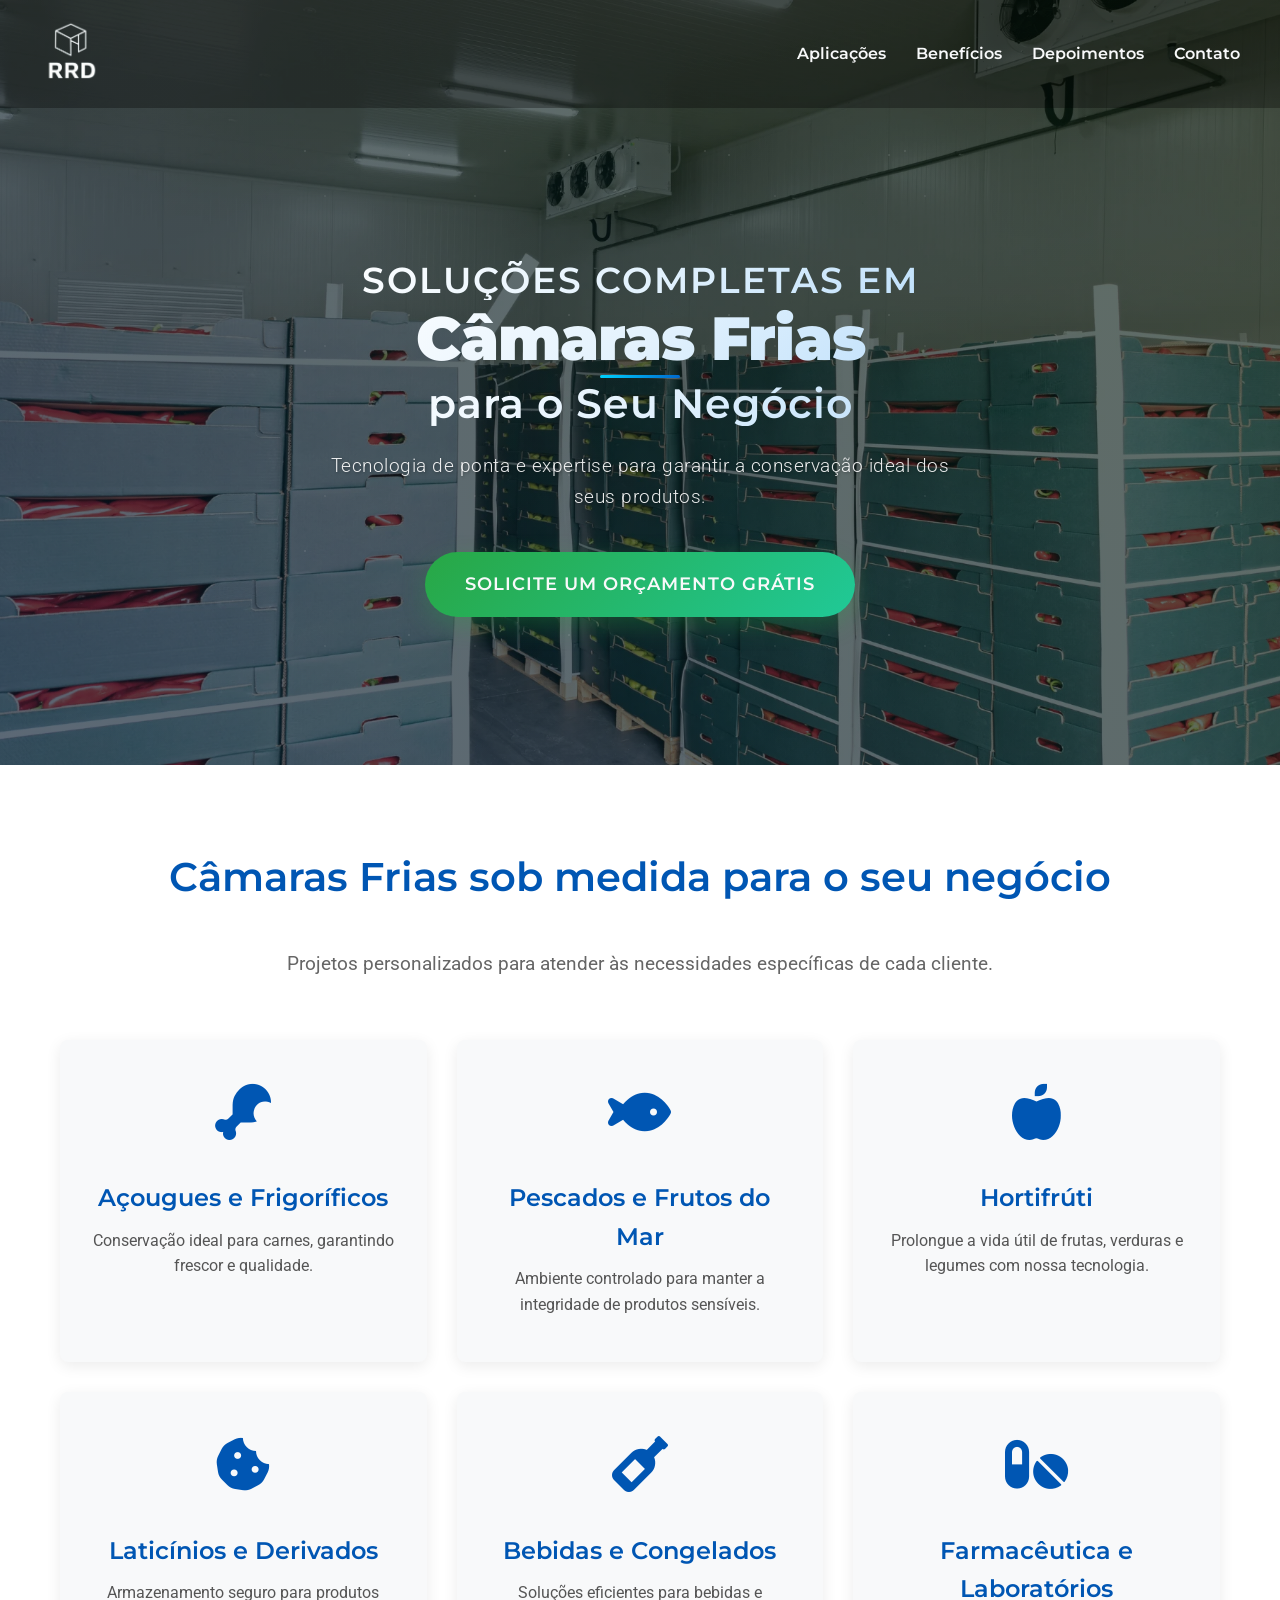
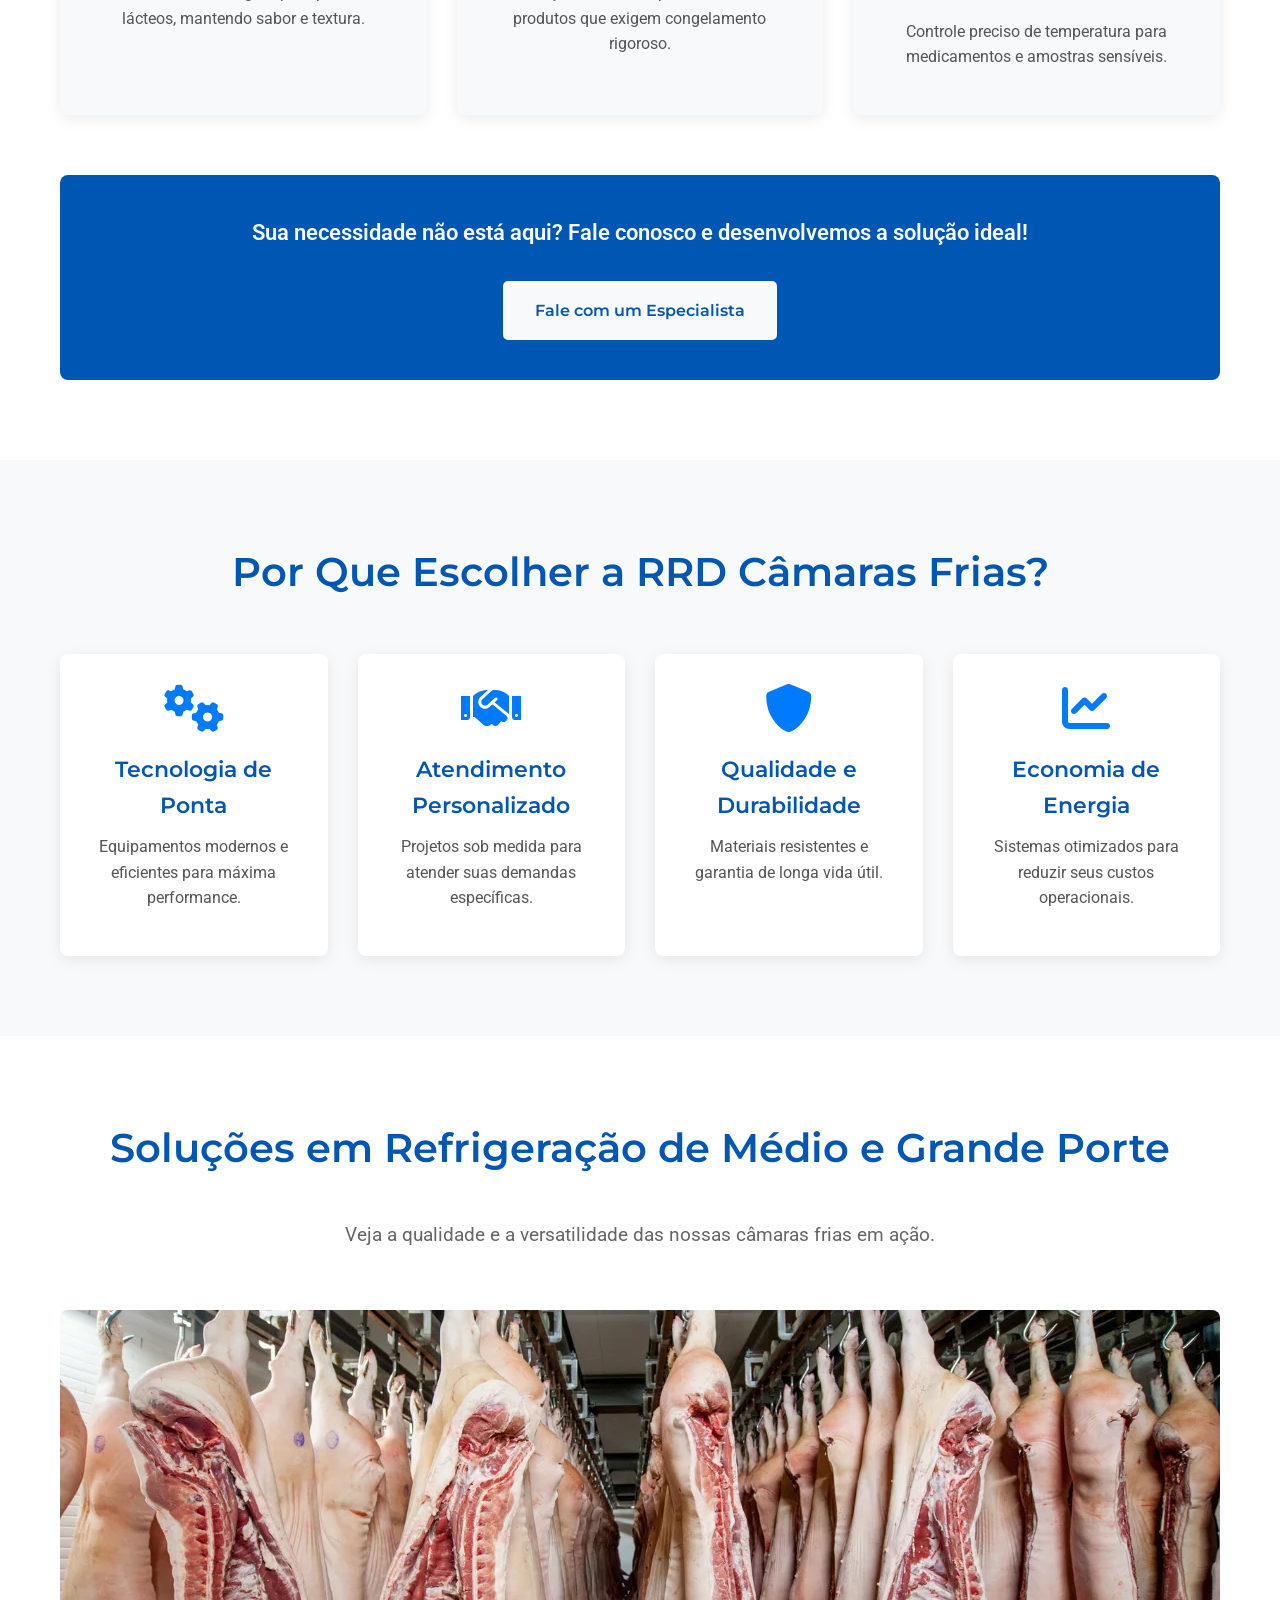
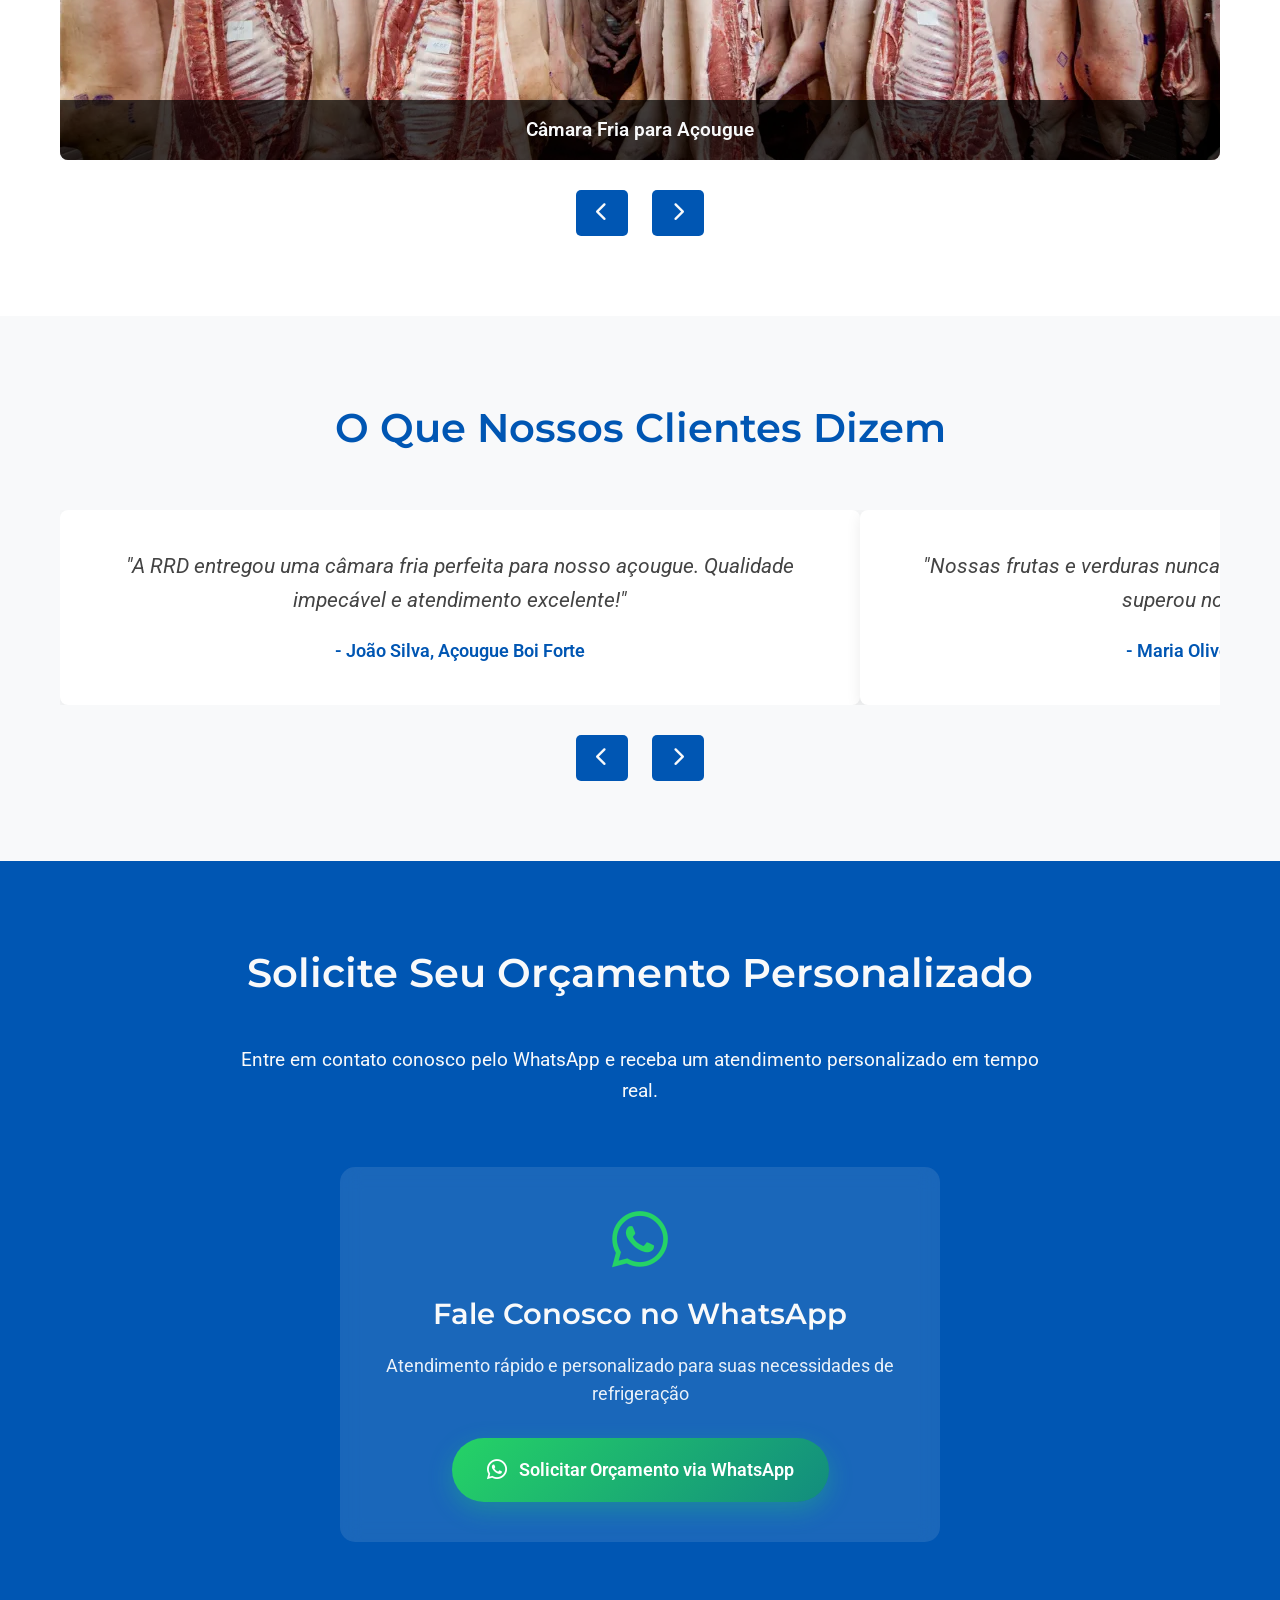
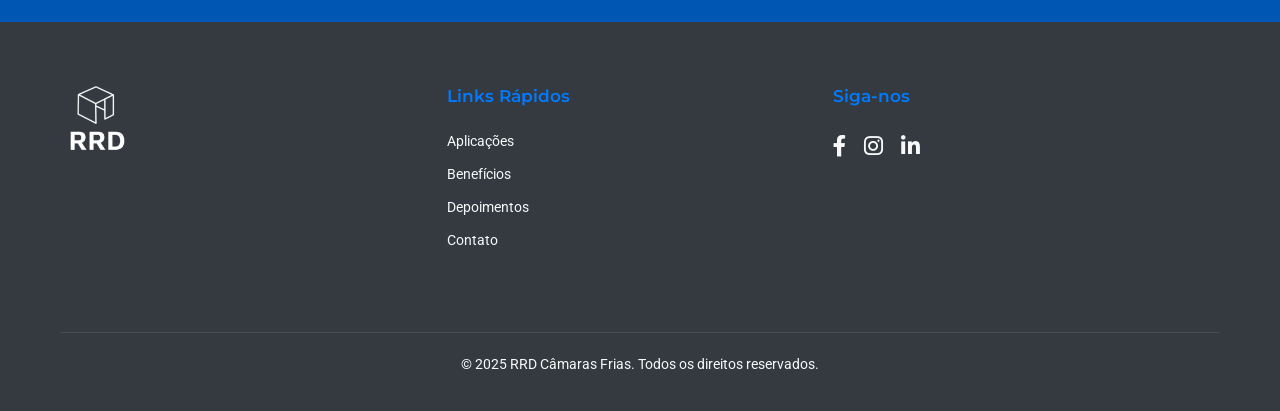
==== commit 59871d8b: "Update index.html" ====
--- a/index.html
+++ b/index.html
@@ -58,7 +58,8 @@
         <span class="title-line-3">para o Seu Negócio</span>
     </h1>
     <p class="hero-subtitle">Tecnologia de ponta e expertise para garantir a conservação ideal dos seus produtos.</p>
-    <a href="form.html" 
+    <a id="whatsapp-hero-btn" 
+       href="javascript:void(0)"
        class="btn-primary modern-btn"
        onclick="
            gtag('event', 'click', {'event_category': 'CTA', 'event_label': 'Hero Button'});
@@ -107,7 +108,8 @@
                 </div>
                 <div class="cta-aplicacoes">
                     <p>Sua necessidade não está aqui? Fale conosco e desenvolvemos a solução ideal!</p>
-                    <a href="form.html" 
+                    <a id="whatsapp-specialist-btn" 
+                       href="javascript:void(0)"
                        class="btn-secondary"
                        onclick="
                            gtag('event', 'click', {'event_category': 'CTA', 'event_label': 'Specialist Button'});
@@ -222,7 +224,8 @@
                         <h3>Fale Conosco no WhatsApp</h3>
                         <p>Atendimento rápido e personalizado para suas necessidades de refrigeração</p>
                     </div>
-                    <a href="form.html" 
+                    <a id="whatsapp-main-btn" 
+                       href="javascript:void(0)"
                        class="btn-whatsapp"
                        onclick="
                            gtag('event', 'conversion', {'send_to': 'AW-XXXXXXXXX/XXXXX'});
@@ -264,21 +267,6 @@
             </div>
         </div>
     </footer>
-
-    <!-- Botão Flutuante do WhatsApp -->
-    <div class="whatsapp-float">
-        <a id="whatsapp-float-btn" 
-           href="javascript:void(0)"
-           target="_blank" 
-           class="whatsapp-float-btn"
-           onclick="
-               gtag('event', 'conversion', {'send_to': 'AW-XXXXXXXXX/XXXXX'});
-               fbq('track', 'Lead');
-               dataLayer.push({'event': 'whatsapp_click_float'});
-           ">
-            <i class="fab fa-whatsapp"></i>
-        </a>
-    </div>
 
     <!-- ========================================== -->
     <!-- FACEBOOK PIXEL - SUBSTITUA O ID AQUI -->
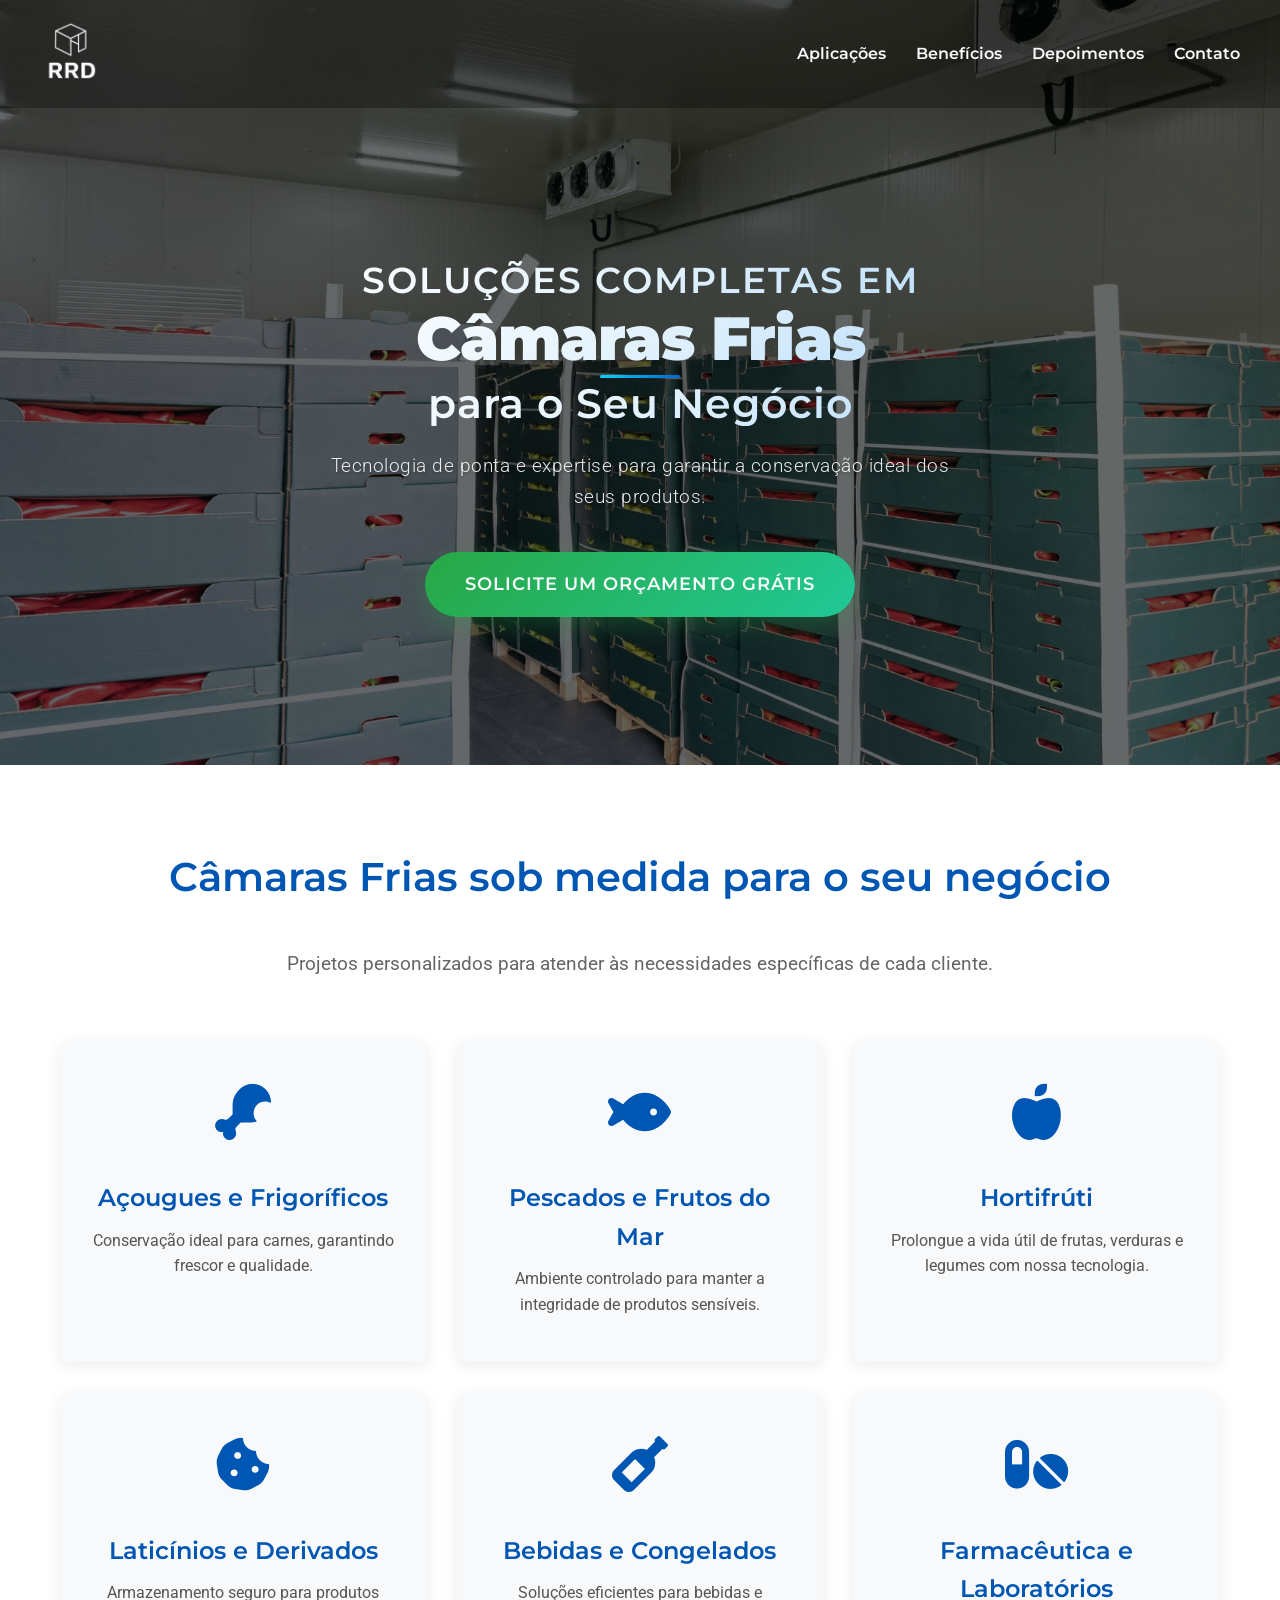
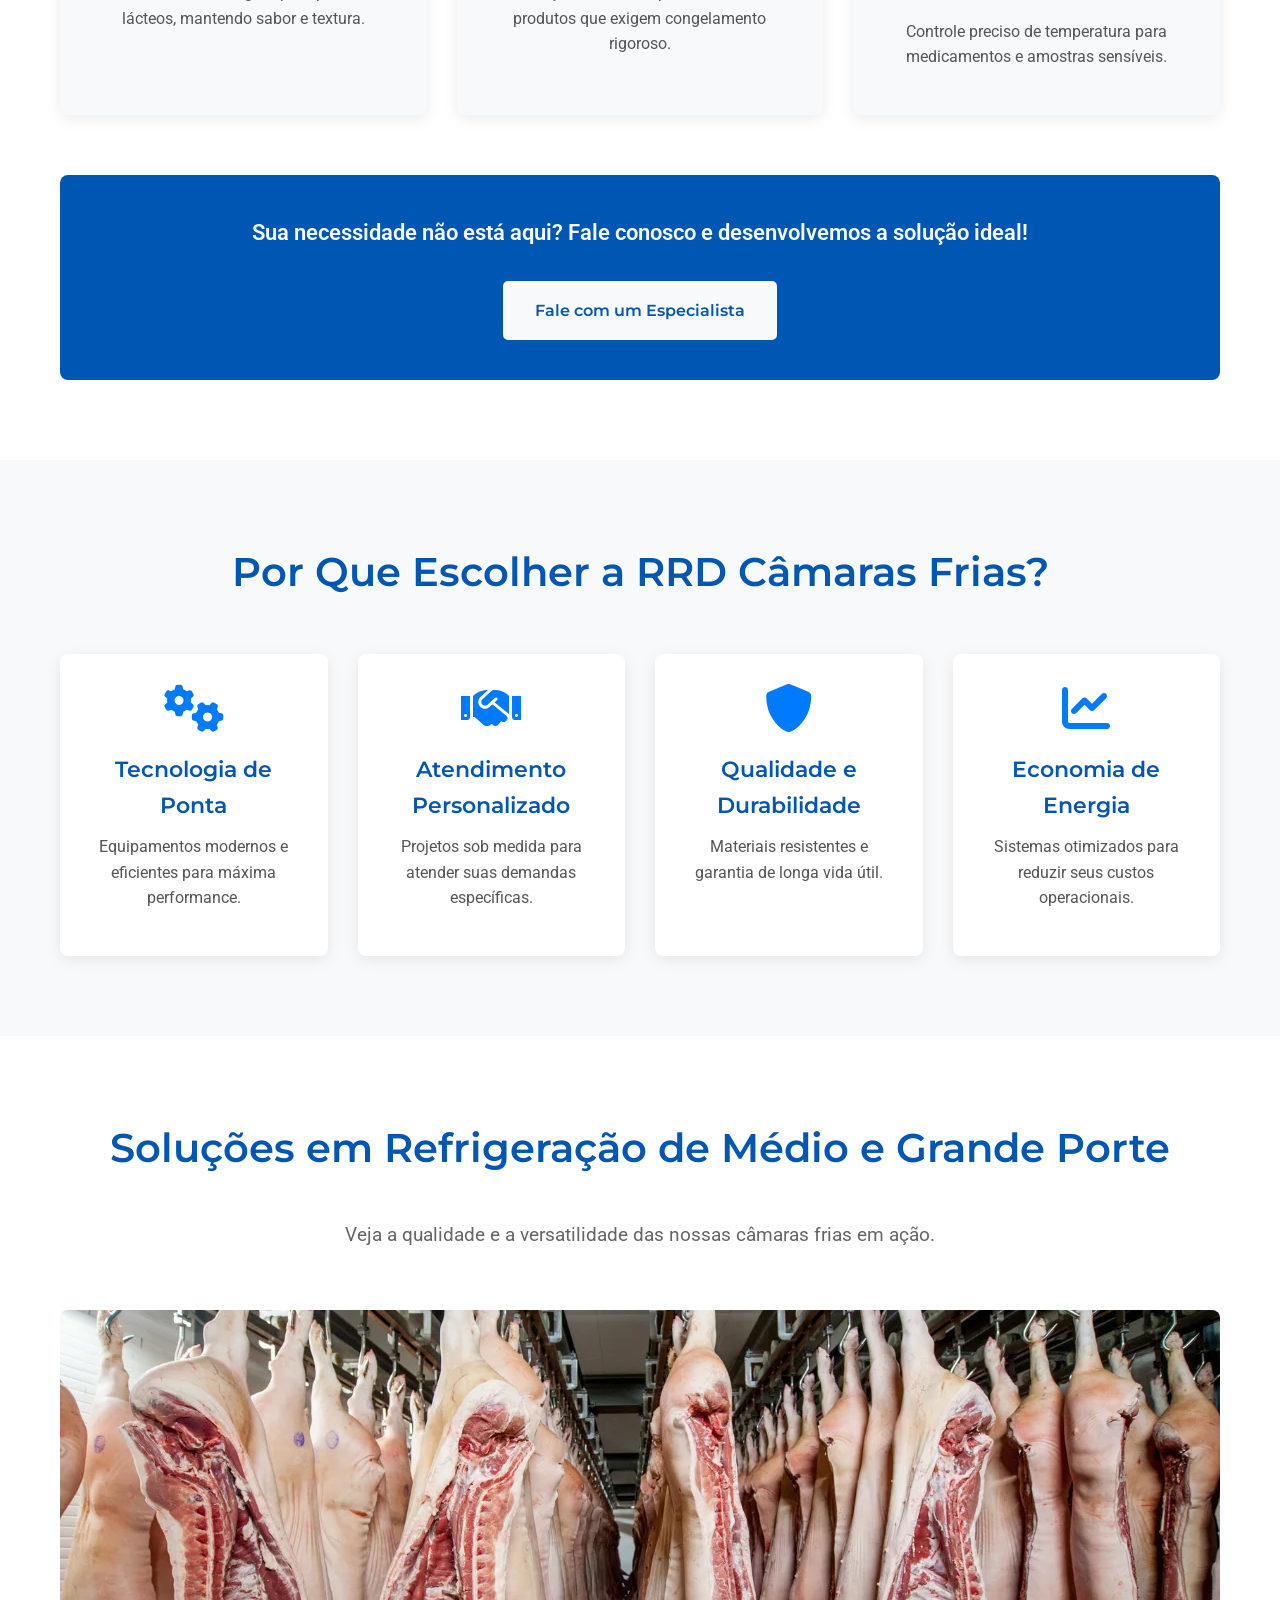
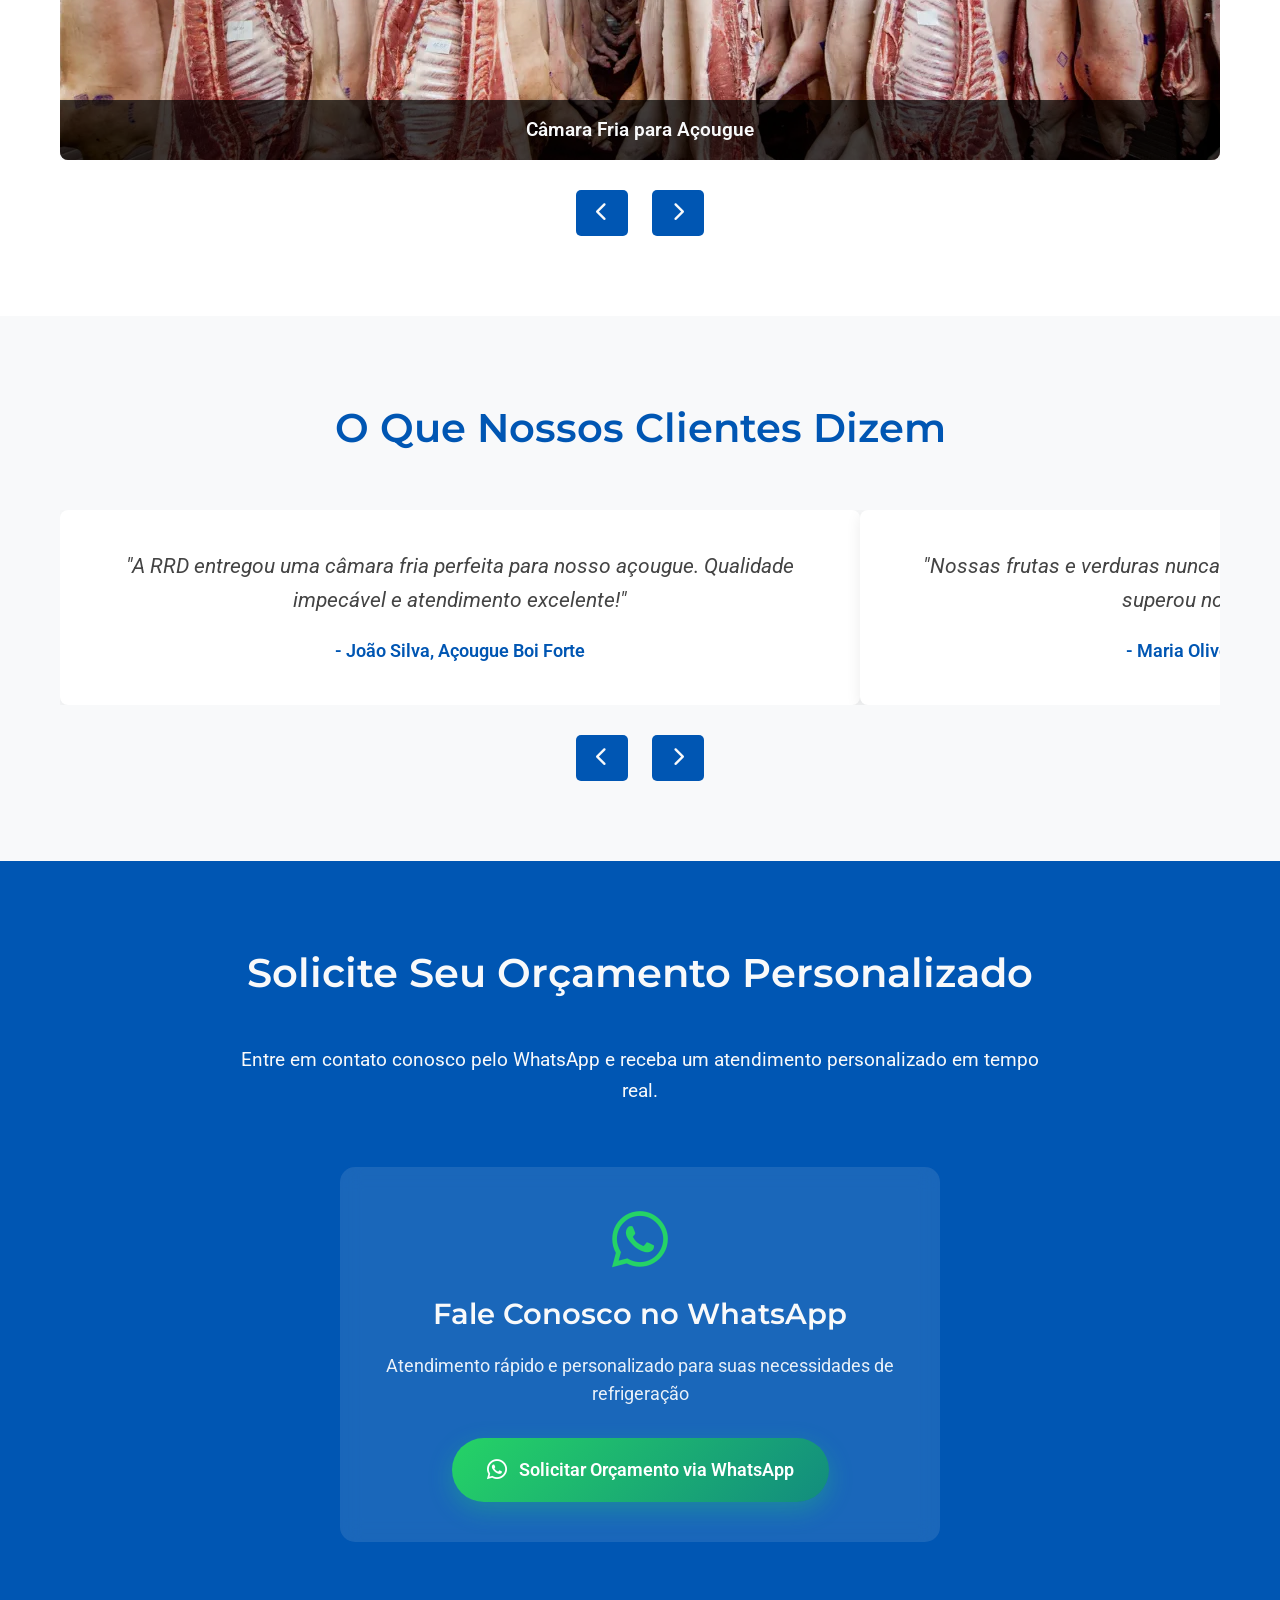
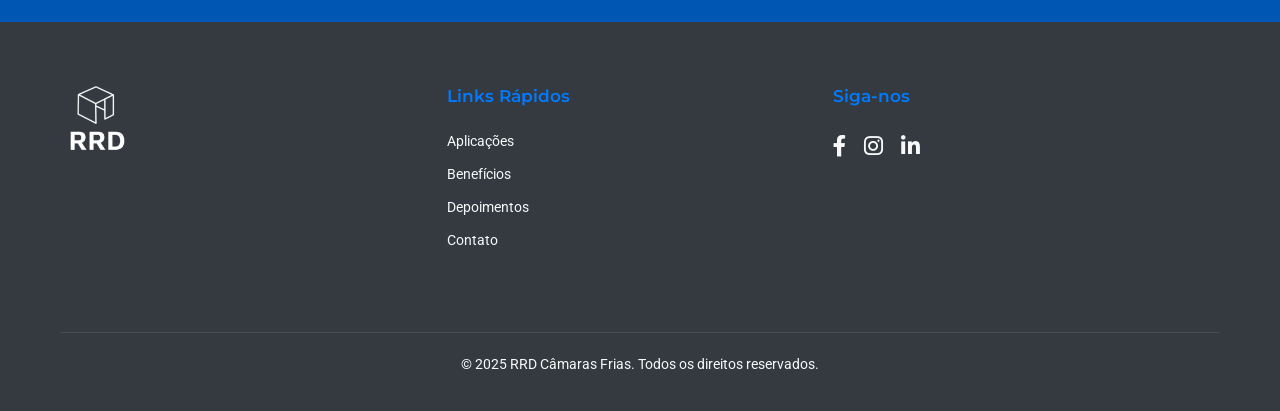
==== commit be750b54: "Update index.html" ====
--- a/index.html
+++ b/index.html
@@ -2,17 +2,30 @@
 <html lang="pt-BR">
 <head>
     <!-- ========================================== -->
-    <!-- GOOGLE TAG MANAGER - SUBSTITUA O ID AQUI -->
-    <!-- ========================================== -->
-    <script>(function(w,d,s,l,i){w[l]=w[l]||[];w[l].push({'gtm.start':
+    <!-- GOOGLE TAG (GTAG.JS) - GOOGLE ADS -->
+    <!-- ========================================== -->
+    <script async src="https://www.googletagmanager.com/gtag/js?id=AW-10906800043"></script>
+    <script>
+      window.dataLayer = window.dataLayer || [];
+      function gtag(){dataLayer.push(arguments);}
+      gtag('js', new Date());
+      gtag('config', 'AW-10906800043');
+    </script>
+    <!-- ========================================== -->
+    
+    <!-- ========================================== -->
+    <!-- GOOGLE TAG MANAGER - SUBSTITUIDO COM SUPORTE A CSP -->
+    <!-- ========================================== -->
+    <script nonce="GTMNonce">(function(w,d,s,l,i){w[l]=w[l]||[];w[l].push({'gtm.start':
     new Date().getTime(),event:'gtm.js'});var f=d.getElementsByTagName(s)[0],
     j=d.createElement(s),dl=l!='dataLayer'?'&l='+l:'';j.async=true;j.src=
-    'https://www.googletagmanager.com/gtm.js?id='+i+dl;f.parentNode.insertBefore(j,f);
+    'https://www.googletagmanager.com/gtm.js?id='+i+dl;var n=d.querySelector('[nonce]');n&&j.setAttribute('nonce',n.nonce||n.getAttribute('nonce'));f.parentNode.insertBefore(j,f);
     })(window,document,'script','dataLayer','GTM-5FKGXKF8');</script>
     <!-- ========================================== -->
     
     <meta charset="UTF-8">
     <meta name="viewport" content="width=device-width, initial-scale=1.0">
+    <meta http-equiv="Content-Security-Policy" content="default-src 'self' *; script-src 'self' 'unsafe-inline' 'unsafe-eval' https://www.googletagmanager.com https://www.google-analytics.com https://connect.facebook.net; img-src 'self' data: https:; connect-src 'self' https://www.googletagmanager.com https://www.google-analytics.com https://www.facebook.com https://region1.analytics.google.com; frame-src 'self' https://www.googletagmanager.com;">
     <title>RRD Câmaras Frias - Soluções Completas em Refrigeração</title>
     
     <!-- CSS Otimizado para Performance -->
@@ -61,10 +74,7 @@
     <a id="whatsapp-hero-btn" 
        href="javascript:void(0)"
        class="btn-primary modern-btn"
-       onclick="
-           gtag('event', 'click', {'event_category': 'CTA', 'event_label': 'Hero Button'});
-           dataLayer.push({'event': 'cta_click_hero'});
-       ">Solicite um Orçamento Grátis</a>
+       onclick="buildWhatsAppURL();">Solicite um Orçamento Grátis</a>
 </div>
         </div>
     </header>
@@ -111,10 +121,7 @@
                     <a id="whatsapp-specialist-btn" 
                        href="javascript:void(0)"
                        class="btn-secondary"
-                       onclick="
-                           gtag('event', 'click', {'event_category': 'CTA', 'event_label': 'Specialist Button'});
-                           dataLayer.push({'event': 'cta_click_specialist'});
-                       ">Fale com um Especialista</a>
+                       onclick="buildWhatsAppURL();">Fale com um Especialista</a>
                 </div>
             </div>
         </section>
@@ -227,11 +234,7 @@
                     <a id="whatsapp-main-btn" 
                        href="javascript:void(0)"
                        class="btn-whatsapp"
-                       onclick="
-                           gtag('event', 'conversion', {'send_to': 'AW-XXXXXXXXX/XXXXX'});
-                           fbq('track', 'Lead');
-                           dataLayer.push({'event': 'whatsapp_click_main'});
-                       ">
+                       onclick="buildWhatsAppURL();">
                         <i class="fab fa-whatsapp"></i>
                         Solicitar Orçamento via WhatsApp
                     </a>
@@ -290,14 +293,14 @@
     <!-- ========================================== -->
     
     <!-- ========================================== -->
-    <!-- GOOGLE ANALYTICS 4 - SUBSTITUA O ID AQUI -->
+    <!-- GOOGLE ANALYTICS 4 -->
     <!-- ========================================== -->
     <script async src="https://www.googletagmanager.com/gtag/js?id=G-S6CED5Q2X1"></script>
     <script>
         window.dataLayer = window.dataLayer || [];
         function gtag(){dataLayer.push(arguments);}
         gtag('js', new Date());
-        gtag('config', 'G-S6CED5Q2X1'); // SUBSTITUA AQUI
+        gtag('config', 'G-S6CED5Q2X1');
     </script>
     <!-- ========================================== -->
     
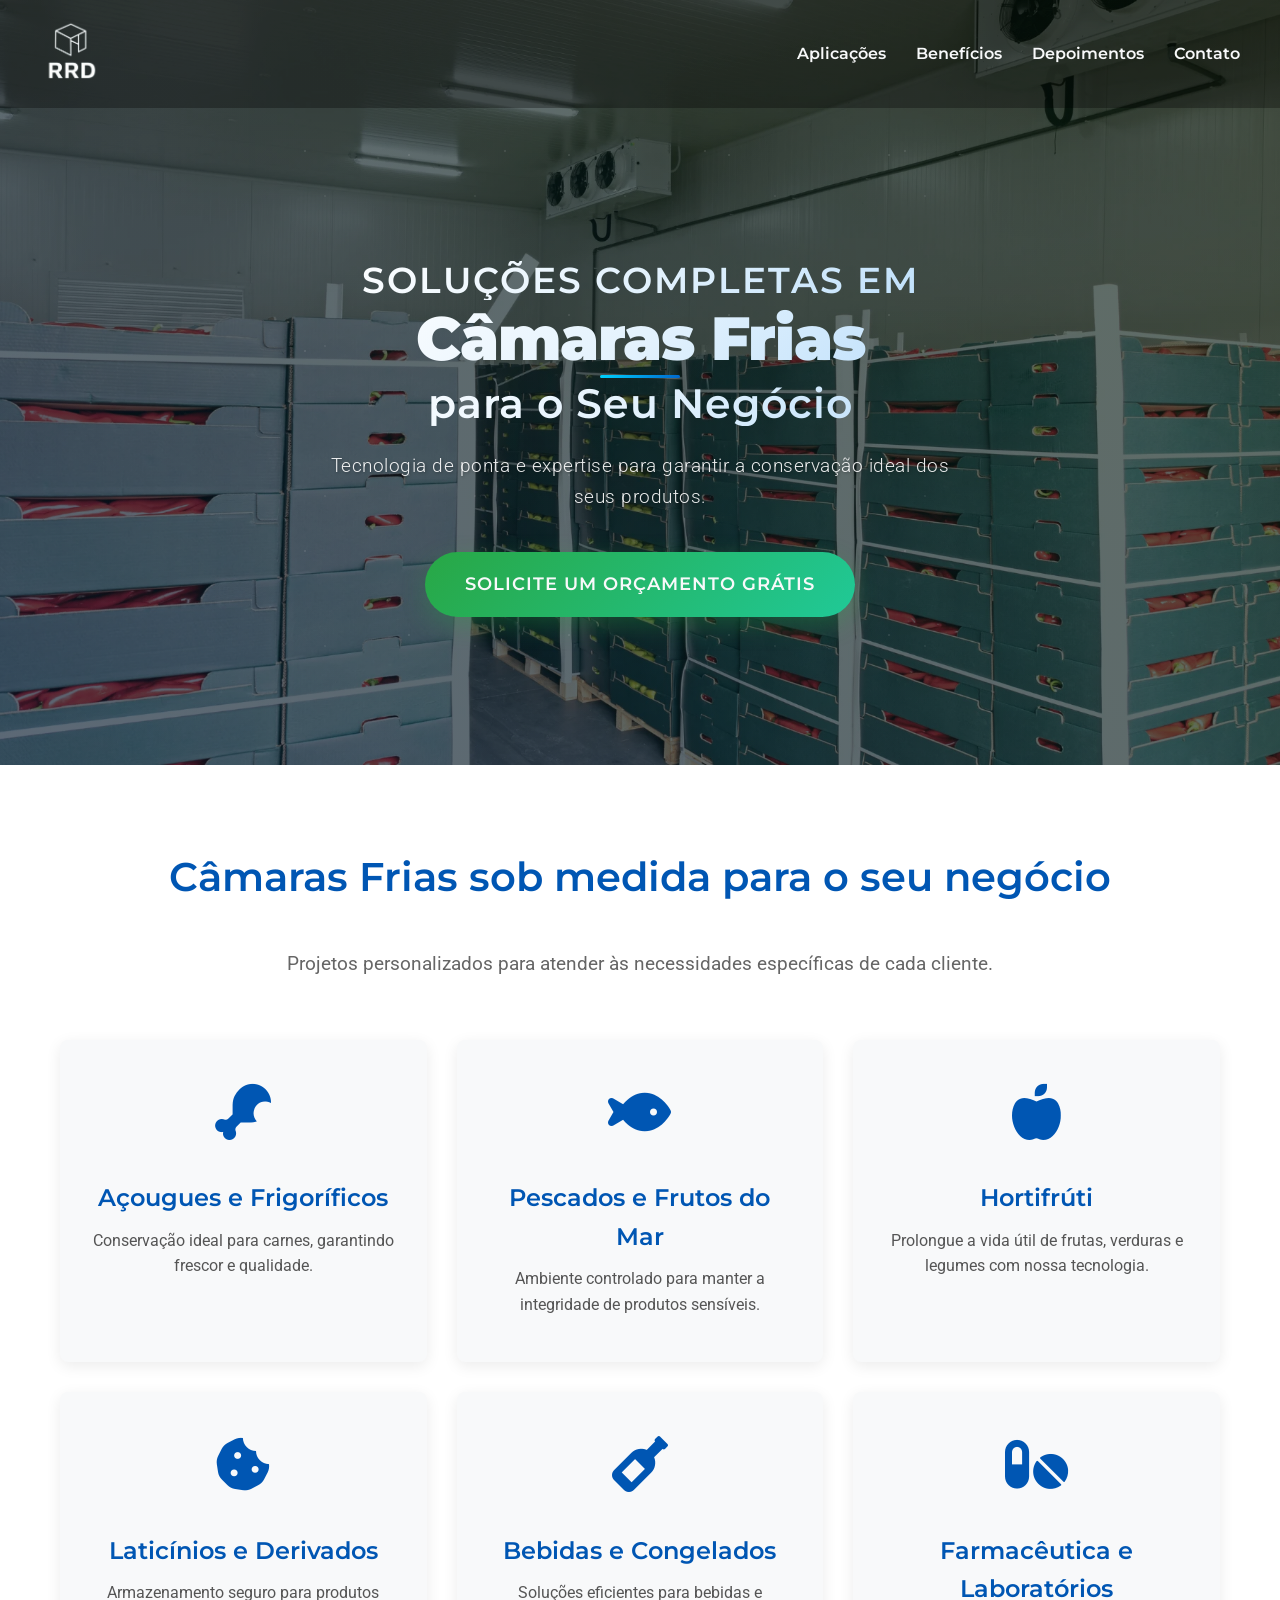
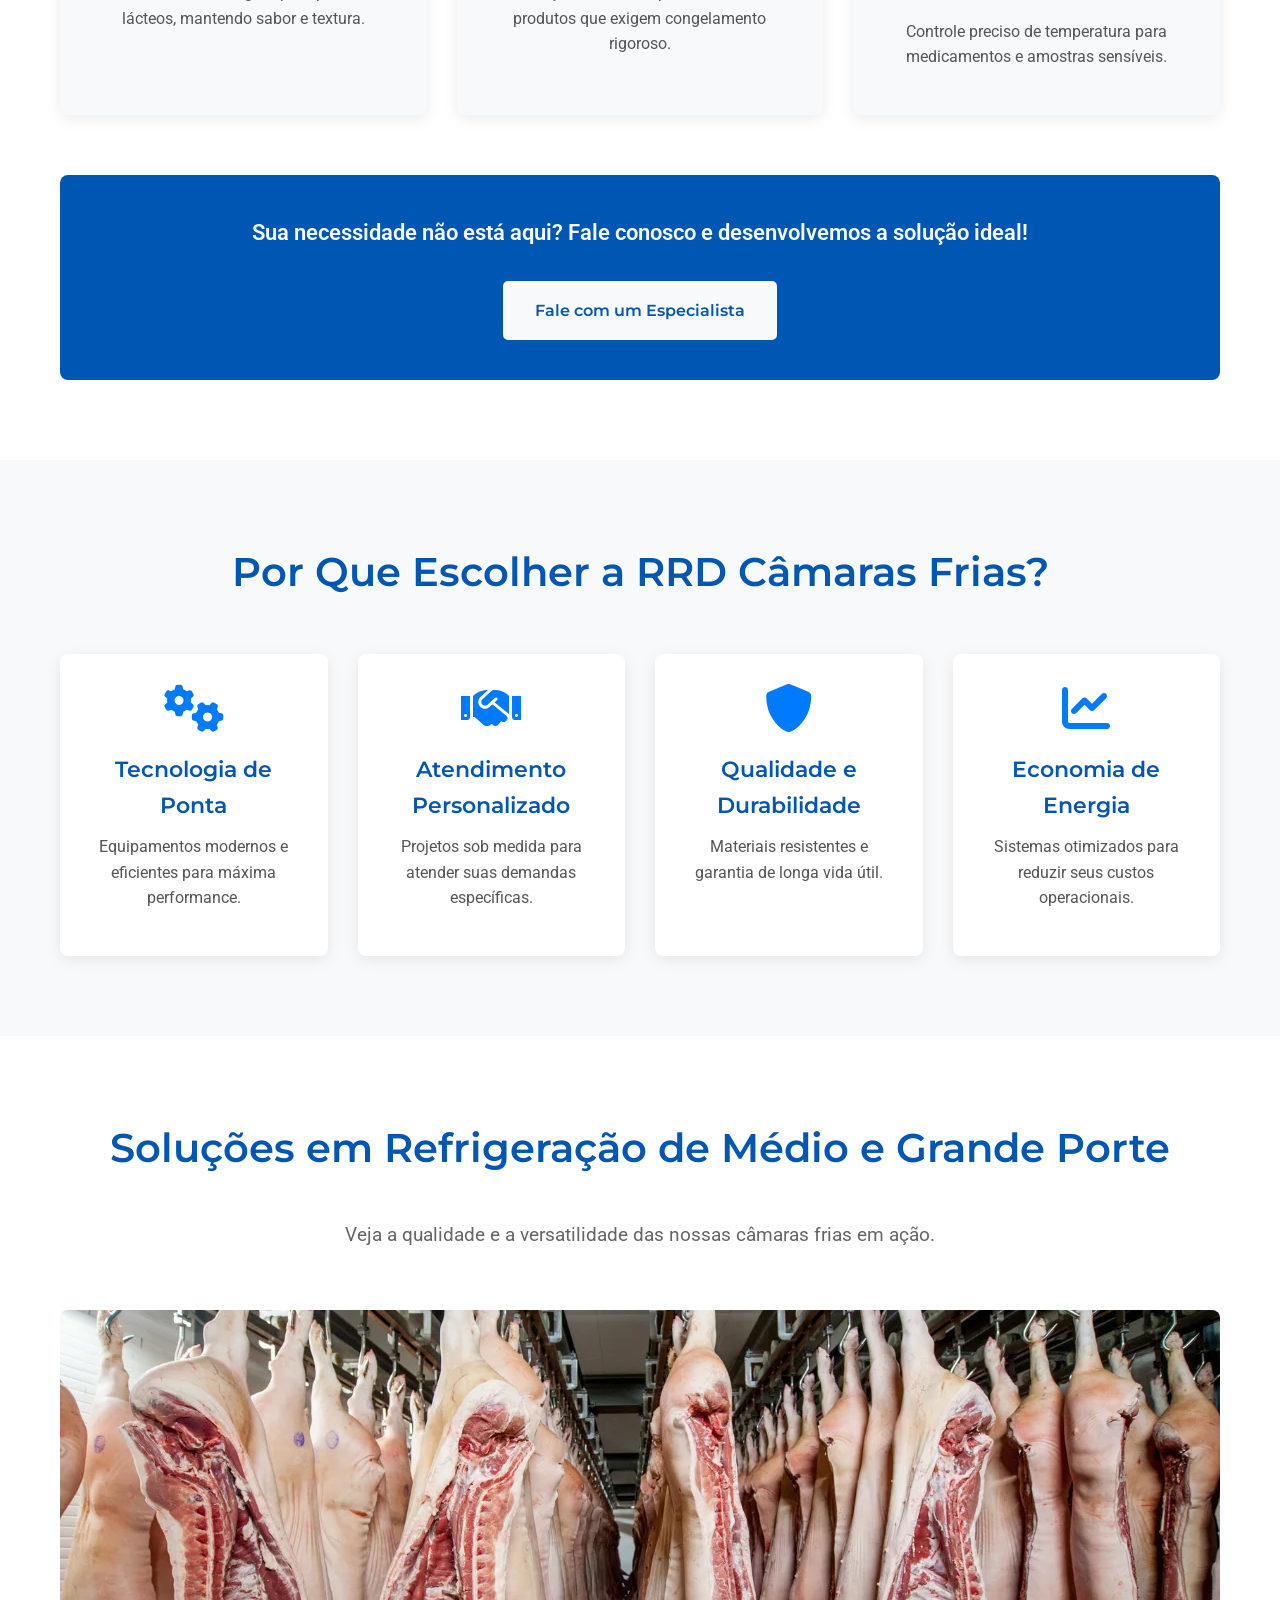
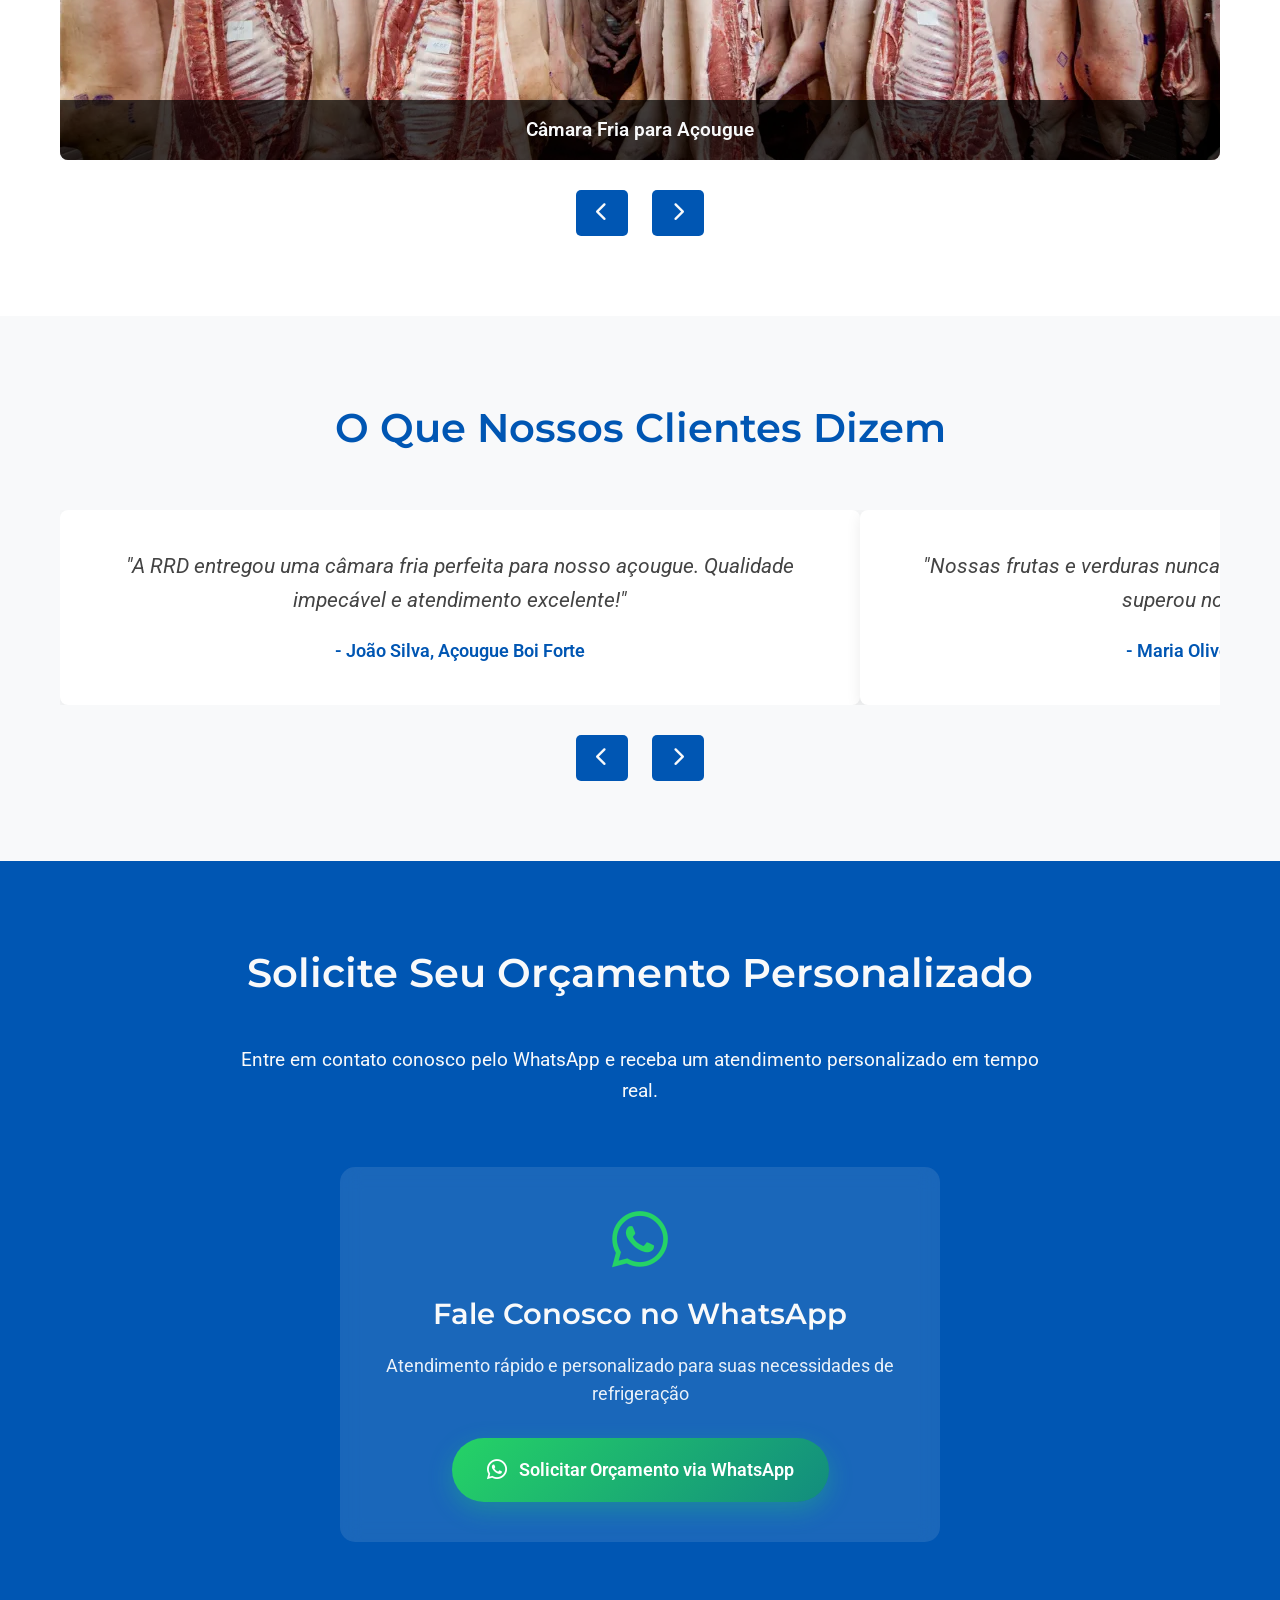
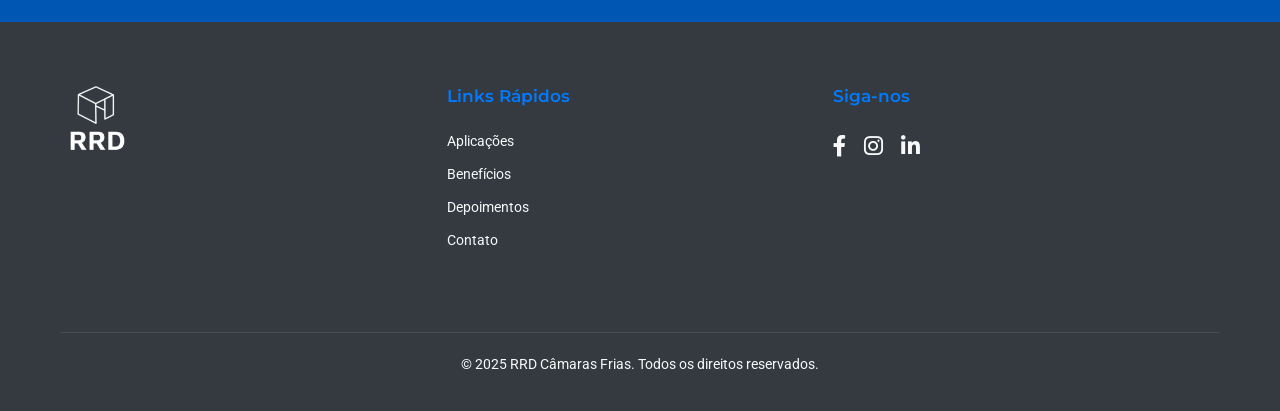
==== commit 26fea5a8: "Add files via upload" ====
--- a/index.html
+++ b/index.html
@@ -25,7 +25,6 @@
     
     <meta charset="UTF-8">
     <meta name="viewport" content="width=device-width, initial-scale=1.0">
-    <meta http-equiv="Content-Security-Policy" content="default-src 'self' *; script-src 'self' 'unsafe-inline' 'unsafe-eval' https://www.googletagmanager.com https://www.google-analytics.com https://connect.facebook.net; img-src 'self' data: https:; connect-src 'self' https://www.googletagmanager.com https://www.google-analytics.com https://www.facebook.com https://region1.analytics.google.com; frame-src 'self' https://www.googletagmanager.com;">
     <title>RRD Câmaras Frias - Soluções Completas em Refrigeração</title>
     
     <!-- CSS Otimizado para Performance -->
@@ -74,7 +73,7 @@
     <a id="whatsapp-hero-btn" 
        href="javascript:void(0)"
        class="btn-primary modern-btn"
-       onclick="buildWhatsAppURL();">Solicite um Orçamento Grátis</a>
+       onclick="goToTransition();">Solicite um Orçamento Grátis</a>
 </div>
         </div>
     </header>
@@ -121,7 +120,7 @@
                     <a id="whatsapp-specialist-btn" 
                        href="javascript:void(0)"
                        class="btn-secondary"
-                       onclick="buildWhatsAppURL();">Fale com um Especialista</a>
+                       onclick="goToTransition();">Fale com um Especialista</a>
                 </div>
             </div>
         </section>
@@ -234,7 +233,7 @@
                     <a id="whatsapp-main-btn" 
                        href="javascript:void(0)"
                        class="btn-whatsapp"
-                       onclick="buildWhatsAppURL();">
+                       onclick="goToTransition();">
                         <i class="fab fa-whatsapp"></i>
                         Solicitar Orçamento via WhatsApp
                     </a>
@@ -351,6 +350,9 @@
         // ========================================== 
         // SCRIPT PARA INJETAR UTMs NO WHATSAPP
         // ========================================== 
+        // ========================================== 
+        // FUNÇÃO PARA REDIRECIONAR À PÁGINA DE TRANSIÇÃO
+        // ========================================== 
         function getUTMParameters() {
             const params = new URLSearchParams(window.location.search);
             return {
@@ -362,44 +364,28 @@
             };
         }
 
-        function buildWhatsAppURL() {
-            const phoneNumber = '5554992619111'; // Número sem máscara
-            const baseMessage = 'Olá! Gostaria de mais informações sobre câmaras frias.';
+        function goToTransition() {
             const utms = getUTMParameters();
+            let transitionUrl = 'obrigado.html';
+            const urlParams = new URLSearchParams();
             
-            // Construir mensagem com UTMs
-            let message = baseMessage;
-            if (utms.utm_source || utms.utm_medium || utms.utm_campaign) {
-                message += '\n\nOrigem da campanha:';
-                if (utms.utm_source) message += `\nFonte: ${utms.utm_source}`;
-                if (utms.utm_medium) message += `\nMeio: ${utms.utm_medium}`;
-                if (utms.utm_campaign) message += `\nCampanha: ${utms.utm_campaign}`;
-                if (utms.utm_content) message += `\nConteúdo: ${utms.utm_content}`;
-                if (utms.utm_term) message += `\nTermo: ${utms.utm_term}`;
+            // Preservar UTMs na URL de redirecionamento
+            if (utms.utm_source) urlParams.append('utm_source', utms.utm_source);
+            if (utms.utm_medium) urlParams.append('utm_medium', utms.utm_medium);
+            if (utms.utm_campaign) urlParams.append('utm_campaign', utms.utm_campaign);
+            if (utms.utm_content) urlParams.append('utm_content', utms.utm_content);
+            if (utms.utm_term) urlParams.append('utm_term', utms.utm_term);
+            
+            if (urlParams.toString()) {
+                transitionUrl += '?' + urlParams.toString();
             }
             
-            return `https://wa.me/${phoneNumber}?text=${encodeURIComponent(message)}`;
-        }
-
-        // Aplicar URL dinâmica aos botões WhatsApp
-        function initWhatsAppButtons() {
-            const whatsappButtons = document.querySelectorAll('[id*="whatsapp"]');
-            const whatsappUrl = buildWhatsAppURL();
-            
-            whatsappButtons.forEach(btn => {
-                btn.href = whatsappUrl;
-            });
-        }
-
-        // Executar quando o DOM estiver pronto
-        if (document.readyState === 'loading') {
-            document.addEventListener('DOMContentLoaded', initWhatsAppButtons);
-        } else {
-            initWhatsAppButtons();
+            // Redirecionar para página de transição
+            window.location.href = transitionUrl;
         }
     </script>
     <!-- ========================================== -->
     
     <script src="comportamento.js"></script>
 </body>
-</html>
+</html>
